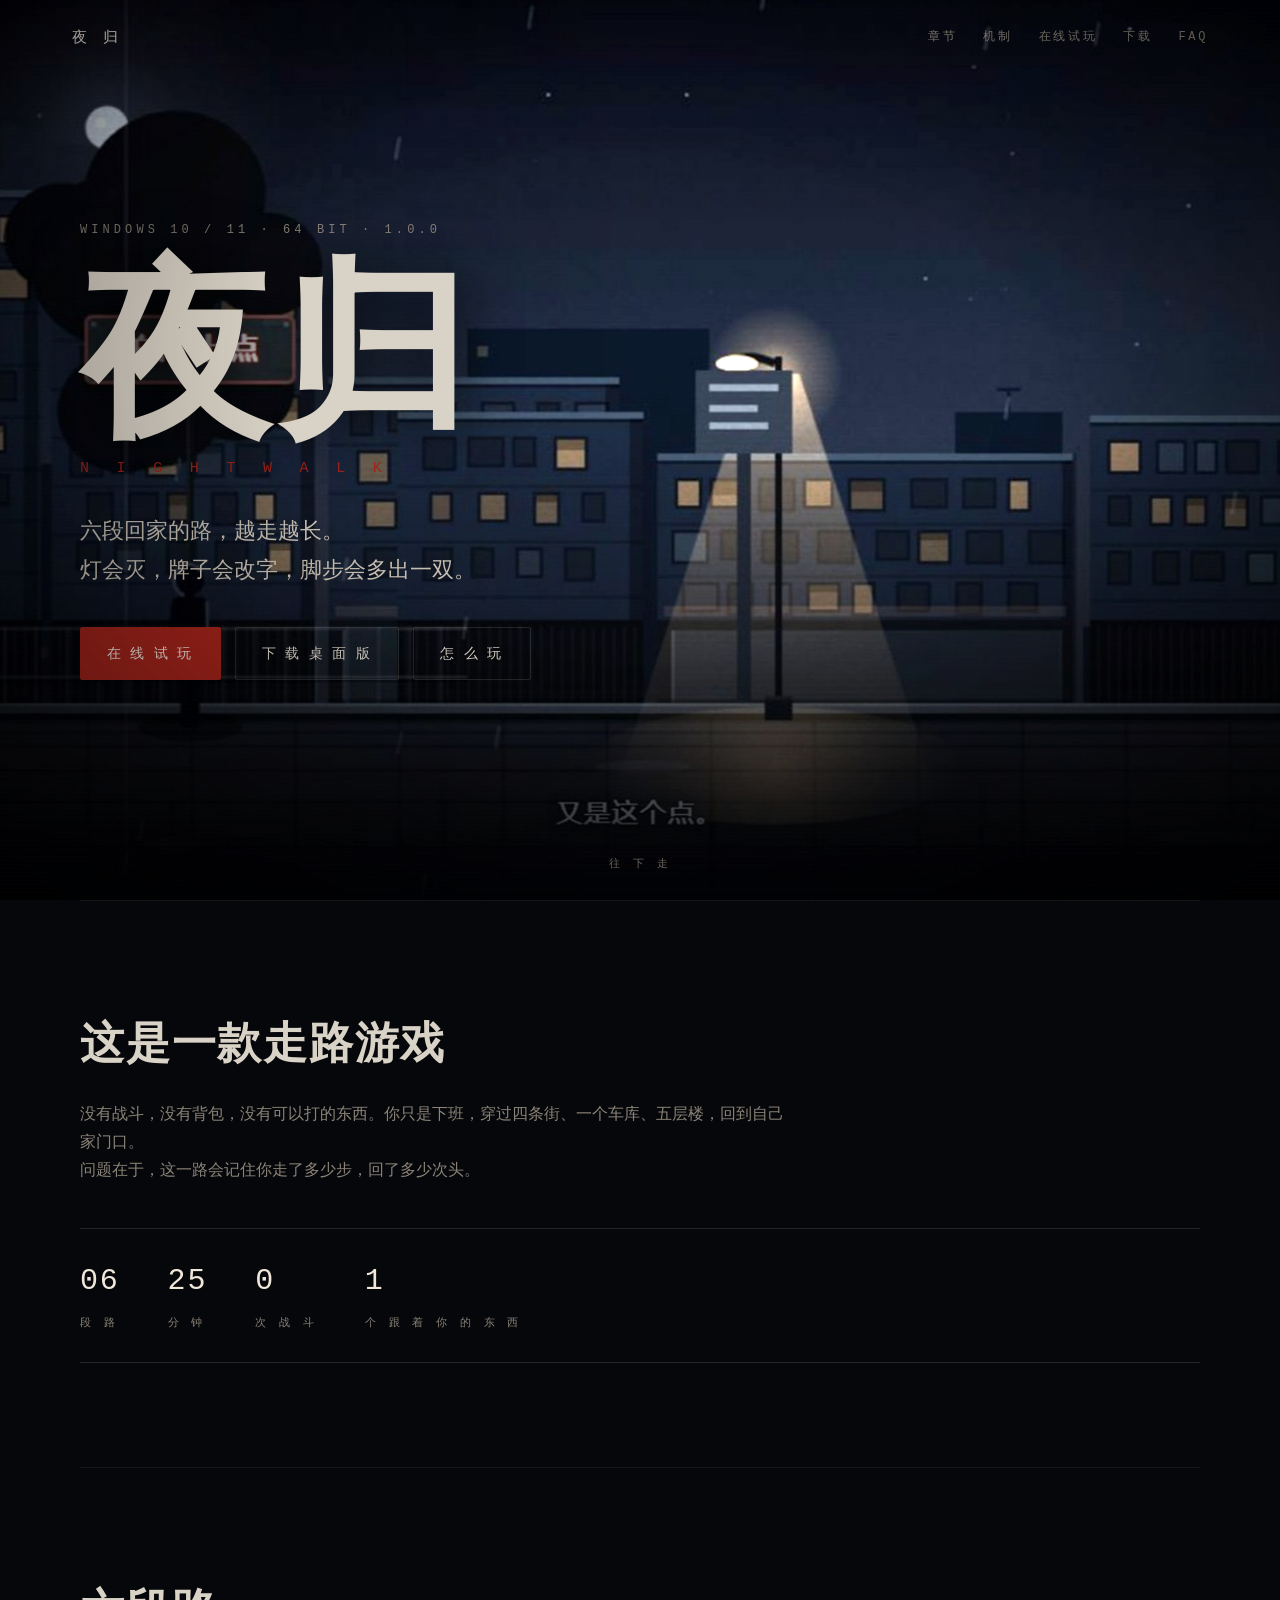
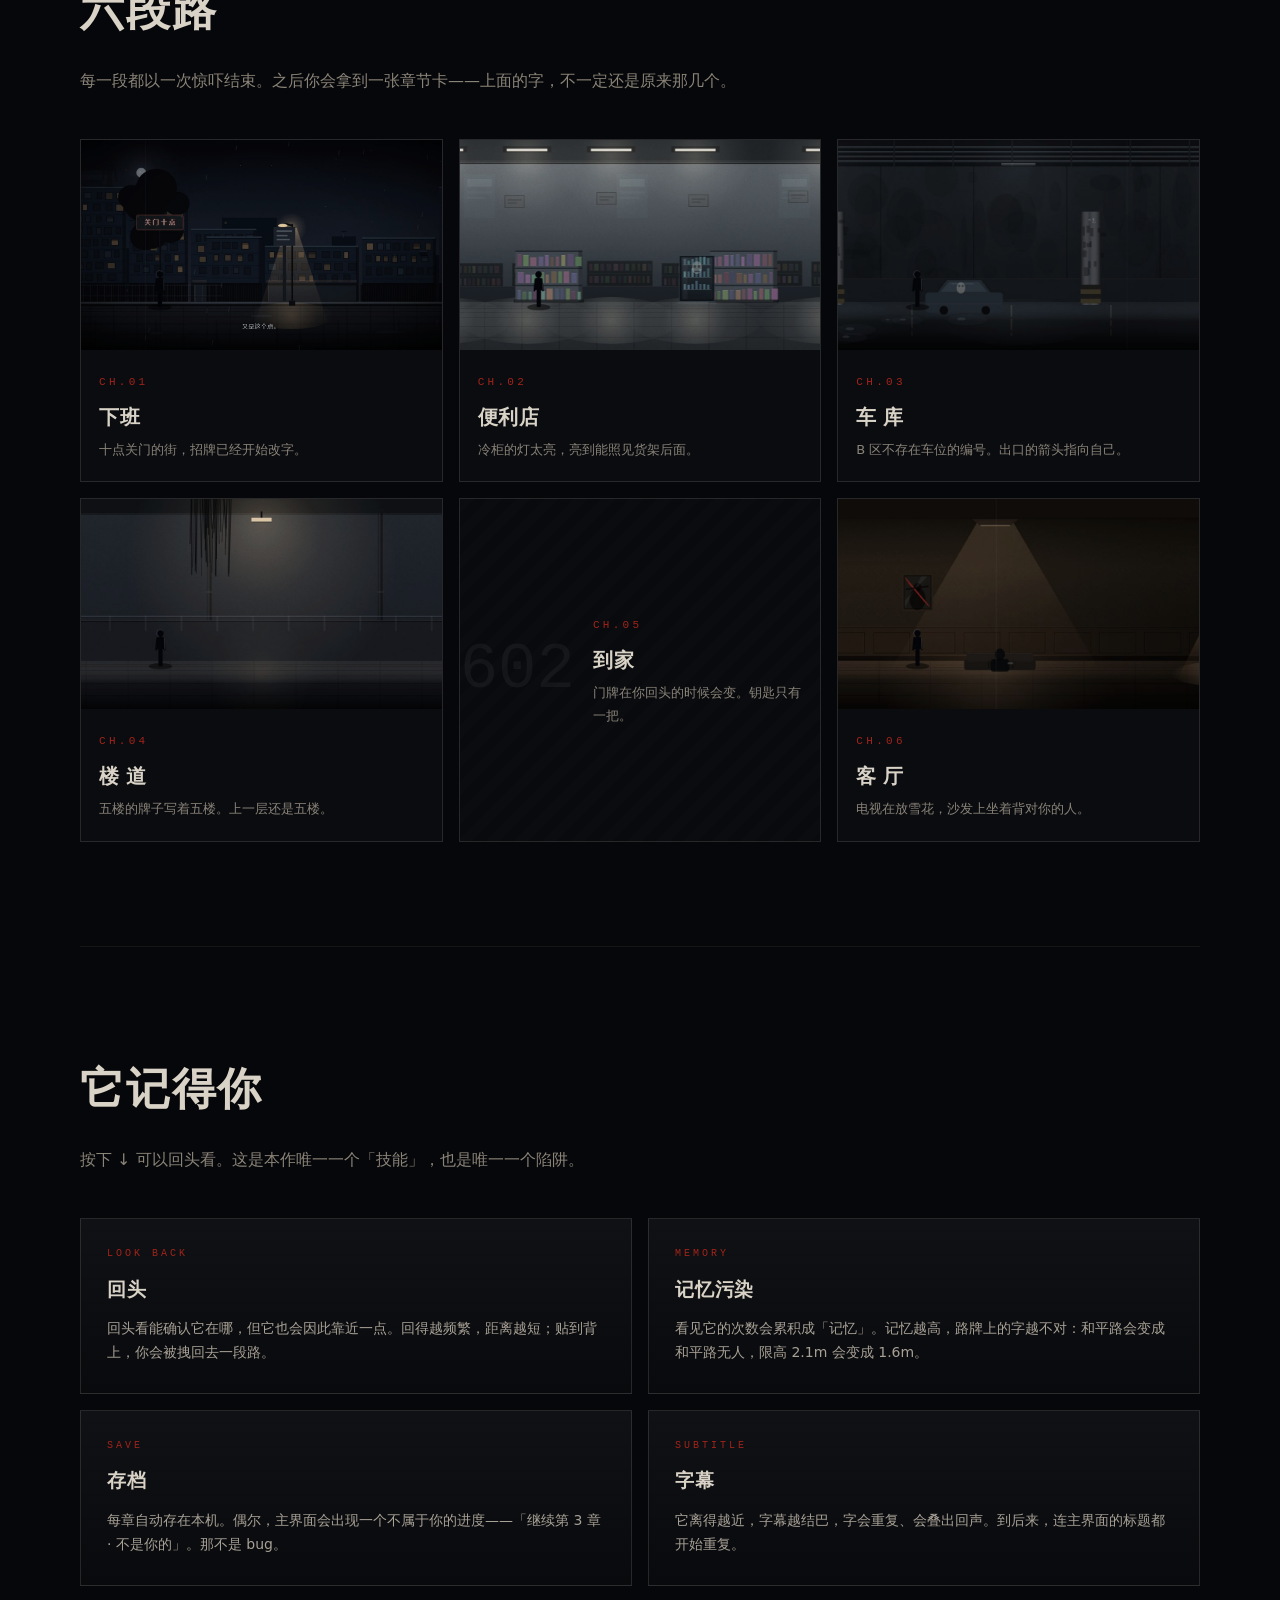
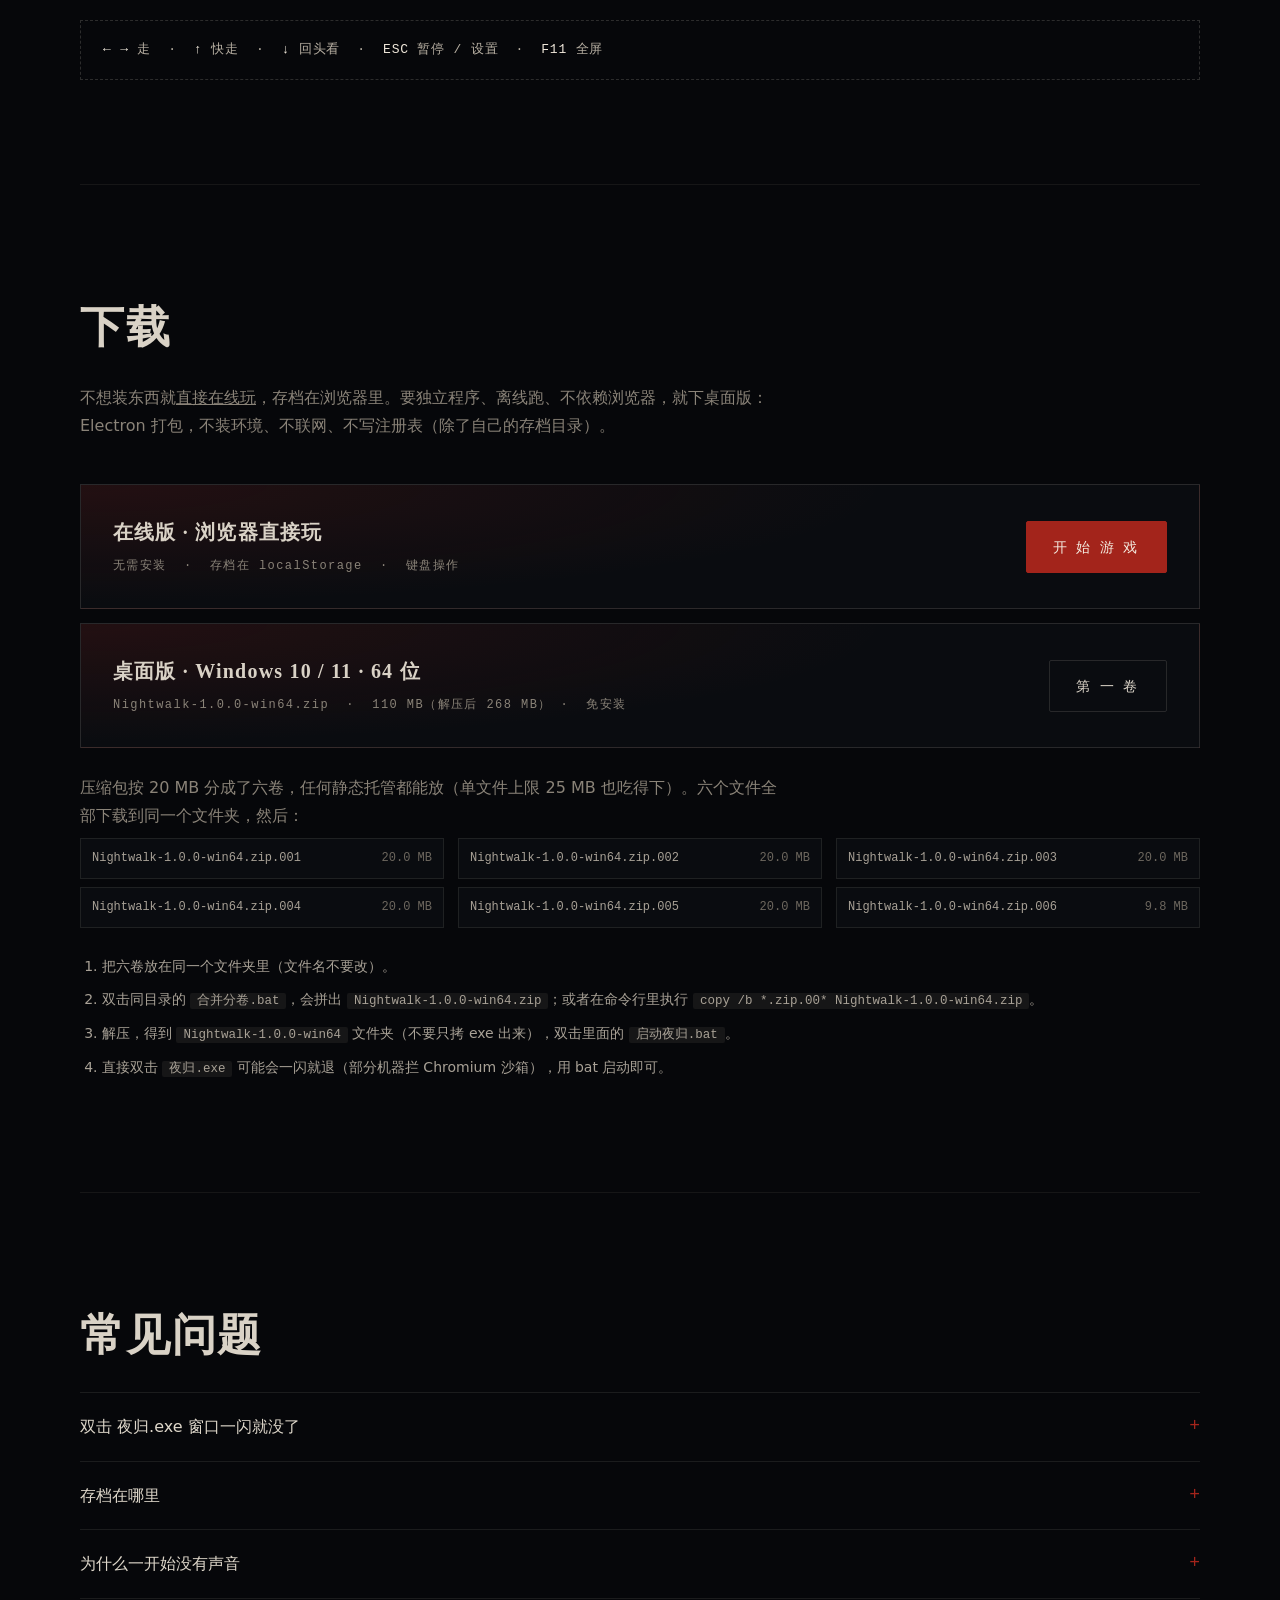
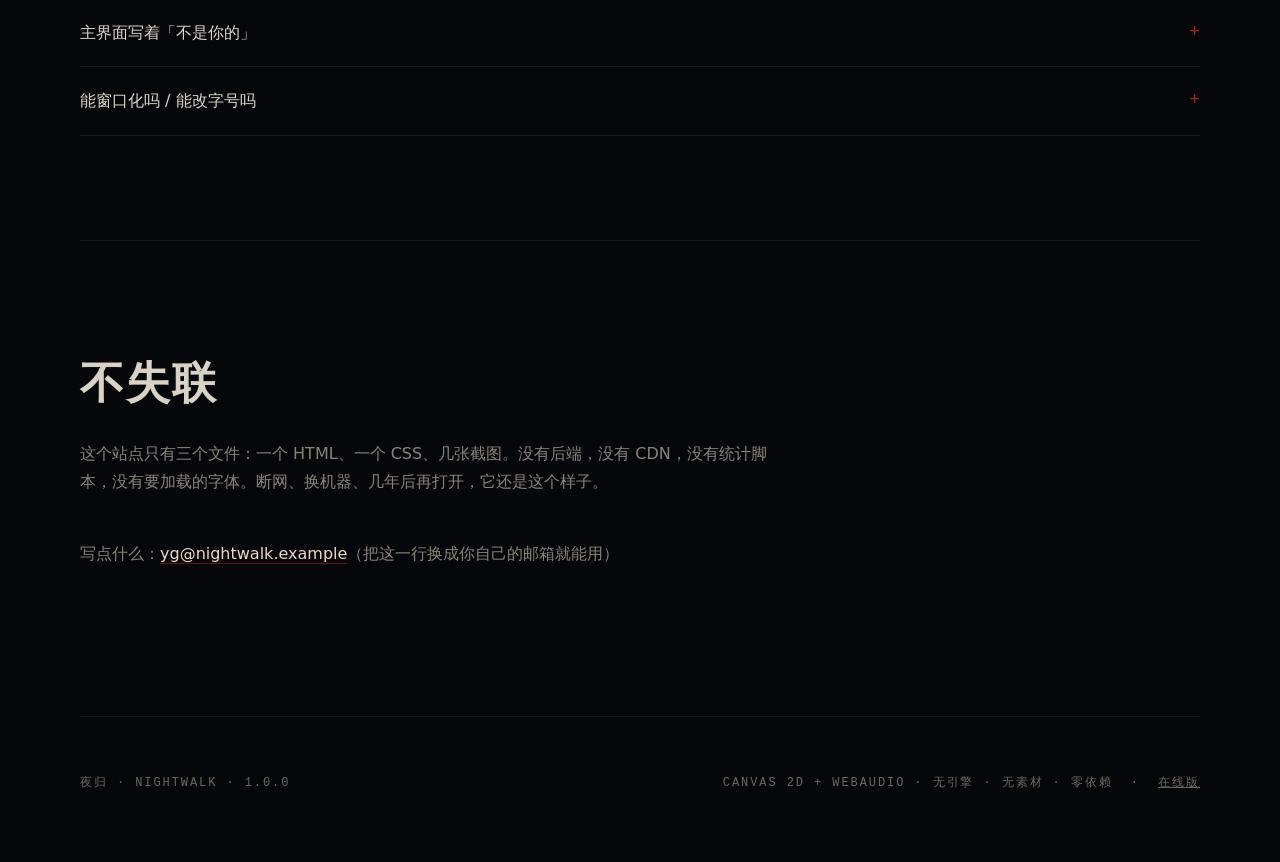
==== index.html @ 1472c4fb "夜归 Nightwalk — 官网 + 网页版 + 桌面版分卷" ====
<!DOCTYPE html>
<html lang='zh-CN'>
<head>
<meta charset='utf-8'>
<script>document.documentElement.classList.add('js')</script>
<meta name='viewport' content='width=device-width,initial-scale=1'>
<title>夜归 · Nightwalk</title>
<meta name='description' content='夜归 Nightwalk —— 六段回家的路。灯会灭，牌子会改字，脚步会多出一双。'>
<meta name='theme-color' content='#06070a'>
<meta property='og:title' content='夜归 · Nightwalk'>
<meta property='og:description' content='六段回家的路。灯会灭，牌子会改字，脚步会多出一双。'>
<meta property='og:image' content='img/hero.jpg'>
<meta property='og:type' content='website'>
<link rel='icon' href="data:image/svg+xml,%3Csvg xmlns='http://www.w3.org/2000/svg' viewBox='0 0 32 32'%3E%3Crect width='32' height='32' fill='%23090a0c'/%3E%3Ccircle cx='16' cy='14' r='7' fill='%23c9c1b4'/%3E%3Ccircle cx='13' cy='13' r='2' fill='%23120f0d'/%3E%3Ccircle cx='19' cy='13' r='2' fill='%23120f0d'/%3E%3Cpath d='M12 19h8' stroke='%238e1f1a' stroke-width='1.6'/%3E%3C/svg%3E">
<link rel='stylesheet' href='style.css'>
</head>
<body>

<header class='hero'>
  <div class='hero-bg' style="background-image:url('img/hero.jpg')"></div>
  <nav class='topnav'>
    <a class='brand' href='./'>夜 归</a>
    <div class='navlinks'>
      <a href='#chapters'>章节</a>
      <a href='#how'>机制</a>
      <a href='play/'>在线试玩</a>
      <a href='#download'>下载</a>
      <a href='#faq'>FAQ</a>
    </div>
  </nav>
  <div class='hero-inner'>
    <p class='kicker'>WINDOWS 10 / 11 · 64 BIT · 1.0.0</p>
    <h1 class='glitch' data-t='夜归'>夜归</h1>
    <p class='en'>N I G H T W A L K</p>
    <p class='lead'>六段回家的路，越走越长。<br>灯会灭，牌子会改字，脚步会多出一双。</p>
    <div class='cta'>
      <a class='btn solid' href='play/'>在 线 试 玩</a>
      <a class='btn ghost' href='#download'>下 载 桌 面 版</a>
      <a class='btn ghost' href='#how'>怎 么 玩</a>
    </div>
  </div>
  <div class='scroll'>往 下 走</div>
</header>

<main class='wrap'>

  <section class='sec reveal' id='about'>
    <h2>这是一款走路游戏</h2>
    <p class='sub'>没有战斗，没有背包，没有可以打的东西。你只是下班，穿过四条街、一个车库、五层楼，回到自己家门口。<br>问题在于，这一路会记住你走了多少步，回了多少次头。</p>
    <div class='stats'>
      <div><b>06</b><span>段 路</span></div>
      <div><b>25</b><span>分 钟</span></div>
      <div><b>0</b><span>次 战 斗</span></div>
      <div><b>1</b><span>个 跟 着 你 的 东 西</span></div>
    </div>
  </section>

  <section class='sec reveal' id='chapters'>
    <h2>六段路</h2>
    <p class='sub'>每一段都以一次惊吓结束。之后你会拿到一张章节卡——上面的字，不一定还是原来那几个。</p>
    <div class='grid'>
      <article class='card'><img src='img/street.jpg' alt='街道'><div class='meta'><span class='no'>CH.01</span><h3>下班</h3><p>十点关门的街，招牌已经开始改字。</p></div></article>
      <article class='card'><img src='img/store.jpg' alt='便利店'><div class='meta'><span class='no'>CH.02</span><h3>便利店</h3><p>冷柜的灯太亮，亮到能照见货架后面。</p></div></article>
      <article class='card'><img src='img/garage.jpg' alt='车库'><div class='meta'><span class='no'>CH.03</span><h3>车 库</h3><p>B 区不存在车位的编号。出口的箭头指向自己。</p></div></article>
      <article class='card'><img src='img/stairs.jpg' alt='楼道'><div class='meta'><span class='no'>CH.04</span><h3>楼 道</h3><p>五楼的牌子写着五楼。上一层还是五楼。</p></div></article>
      <article class='card noimg'><span class='ghost-no'>602</span><div class='meta'><span class='no'>CH.05</span><h3>到家</h3><p>门牌在你回头的时候会变。钥匙只有一把。</p></div></article>
      <article class='card'><img src='img/living.jpg' alt='客厅'><div class='meta'><span class='no'>CH.06</span><h3>客 厅</h3><p>电视在放雪花，沙发上坐着背对你的人。</p></div></article>
    </div>
  </section>

  <section class='sec reveal' id='how'>
    <h2>它记得你</h2>
    <p class='sub'>按下 ↓ 可以回头看。这是本作唯一一个「技能」，也是唯一一个陷阱。</p>
    <div class='cols'>
      <div class='box'><span class='tag'>LOOK BACK</span><h3>回头</h3><p>回头看能确认它在哪，但它也会因此靠近一点。回得越频繁，距离越短；贴到背上，你会被拽回去一段路。</p></div>
      <div class='box'><span class='tag'>MEMORY</span><h3>记忆污染</h3><p>看见它的次数会累积成「记忆」。记忆越高，路牌上的字越不对：和平路会变成和平路无人，限高 2.1m 会变成 1.6m。</p></div>
      <div class='box'><span class='tag'>SAVE</span><h3>存档</h3><p>每章自动存在本机。偶尔，主界面会出现一个不属于你的进度——「继续第 3 章 · 不是你的」。那不是 bug。</p></div>
      <div class='box'><span class='tag'>SUBTITLE</span><h3>字幕</h3><p>它离得越近，字幕越结巴，字会重复、会叠出回声。到后来，连主界面的标题都开始重复。</p></div>
    </div>
    <p class='keys'><b>← →</b> 走 &nbsp;·&nbsp; <b>↑</b> 快走 &nbsp;·&nbsp; <b>↓</b> 回头看 &nbsp;·&nbsp; <b>ESC</b> 暂停 / 设置 &nbsp;·&nbsp; <b>F11</b> 全屏</p>
  </section>

  <section class='sec reveal' id='download'>
    <h2>下载</h2>
    <p class='sub'>不想装东西就<a href='play/'>直接在线玩</a>，存档在浏览器里。要独立程序、离线跑、不依赖浏览器，就下桌面版：Electron 打包，不装环境、不联网、不写注册表（除了自己的存档目录）。</p>
    <div class='dl'>
      <div>
        <strong>在线版 · 浏览器直接玩</strong>
        <span>无需安装 &nbsp;·&nbsp; 存档在 localStorage &nbsp;·&nbsp; 键盘操作</span>
      </div>
      <div class='cta'>
        <a class='btn solid' href='play/'>开 始 游 戏</a>
      </div>
    </div>
    <div class='dl' style='margin-top:14px'>
      <div>
        <strong>桌面版 · Windows 10 / 11 · 64 位</strong>
        <span>Nightwalk-1.0.0-win64.zip &nbsp;·&nbsp; 110 MB（解压后 268 MB）&nbsp;·&nbsp; 免安装</span>
      </div>
      <div class='cta'>
        <a class='btn ghost' href='download/Nightwalk-1.0.0-win64.zip.001' download>第 一 卷</a>
      </div>
    </div>
    <p class='sub' style='margin:26px 0 8px'>压缩包按 20 MB 分成了六卷，任何静态托管都能放（单文件上限 25 MB 也吃得下）。六个文件全部下载到同一个文件夹，然后：</p>
    <ul class='parts'>
      <li><code>Nightwalk-1.0.0-win64.zip.001</code> <i>20.0 MB</i></li>
      <li><code>Nightwalk-1.0.0-win64.zip.002</code> <i>20.0 MB</i></li>
      <li><code>Nightwalk-1.0.0-win64.zip.003</code> <i>20.0 MB</i></li>
      <li><code>Nightwalk-1.0.0-win64.zip.004</code> <i>20.0 MB</i></li>
      <li><code>Nightwalk-1.0.0-win64.zip.005</code> <i>20.0 MB</i></li>
      <li><code>Nightwalk-1.0.0-win64.zip.006</code> <i>9.8 MB</i></li>
    </ul>
    <ol class='steps'>
      <li>把六卷放在同一个文件夹里（文件名不要改）。</li>
      <li>双击同目录的 <code>合并分卷.bat</code>，会拼出 <code>Nightwalk-1.0.0-win64.zip</code>；或者在命令行里执行 <code>copy /b *.zip.00* Nightwalk-1.0.0-win64.zip</code>。</li>
      <li>解压，得到 <code>Nightwalk-1.0.0-win64</code> 文件夹（不要只拷 exe 出来），双击里面的 <code>启动夜归.bat</code>。</li>
      <li>直接双击 <code>夜归.exe</code> 可能会一闪就退（部分机器拦 Chromium 沙箱），用 bat 启动即可。</li>
    </ol>
  </section>

  <section class='sec reveal' id='faq'>
    <h2>常见问题</h2>
    <details><summary>双击 夜归.exe 窗口一闪就没了</summary><p>这台机器拦了 Chromium 的沙箱进程。用同目录的 <code>启动夜归.bat</code> 启动，它会带上 <code>--no-sandbox</code>。游戏只加载本地文件，不访问网络。</p></details>
    <details><summary>存档在哪里</summary><p><code>%APPDATA%\夜归</code>。设置和进度都在里面，删掉等于重来。主界面「重新开始」也会清档。</p></details>
    <details><summary>为什么一开始没有声音</summary><p>浏览器和 Electron 都要求先有一次点击才允许播放音频。点一下画面就好；音量在 ESC → 设置里调。</p></details>
    <details><summary>主界面写着「不是你的」</summary><p>那是存档污染机制，不是错误。走远一点（超过 600 像素）再回主界面，它就会变回你自己的进度。</p></details>
    <details><summary>能窗口化吗 / 能改字号吗</summary><p>默认 1320×820 窗口，F11 全屏。ESC → 设置里可以调音量、静音、字幕字号、减少闪烁。</p></details>
  </section>

  <section class='sec reveal contact' id='contact'>
    <h2>不失联</h2>
    <p class='sub'>这个站点只有三个文件：一个 HTML、一个 CSS、几张截图。没有后端，没有 CDN，没有统计脚本，没有要加载的字体。断网、换机器、几年后再打开，它还是这个样子。</p>
    <p class='sub'>写点什么：<a href='mailto:yg@nightwalk.example'>yg@nightwalk.example</a>（把这一行换成你自己的邮箱就能用）</p>
  </section>

</main>

<footer class='wrap'>
  <span>夜归 · NIGHTWALK · 1.0.0</span>
  <span>CANVAS 2D + WEBAUDIO · 无引擎 · 无素材 · 零依赖 &nbsp;·&nbsp; <a href='play/'>在线版</a></span>
</footer>

<script src='main.js'></script>
</body>
</html>
---- style.css ----
:root{--bg:#06070a;--bg2:#0b0d12;--ink:#d9d2c6;--dim:#8a8378;--blood:#a3241b;--line:rgba(217,210,198,.14)}
*{box-sizing:border-box}
html{scroll-behavior:smooth}
body{margin:0;background:var(--bg);color:var(--ink);font-family:-apple-system,'Segoe UI','Microsoft YaHei',system-ui,sans-serif;line-height:1.75;-webkit-font-smoothing:antialiased;overflow-x:hidden}
body:before{content:'';position:fixed;inset:0;pointer-events:none;z-index:90;background:radial-gradient(ellipse at 50% 40%,transparent 40%,rgba(0,0,0,.55) 100%)}
body:after{content:'';position:fixed;inset:0;pointer-events:none;z-index:91;opacity:.15;background:repeating-linear-gradient(to bottom,rgba(255,255,255,.05) 0 1px,transparent 1px 4px)}
a{color:inherit}
h1,h2,h3{font-family:'Songti SC','SimSun','Noto Serif CJK SC',serif;font-weight:600;letter-spacing:.04em}
img{display:block;max-width:100%}
.hero{position:relative;min-height:100vh;display:flex;align-items:center;overflow:hidden}
.hero-bg{position:absolute;inset:0;background-size:cover;background-position:center;filter:grayscale(.12) brightness(1.02) contrast(1.04);transform:scale(1.04);animation:drift 26s ease-in-out infinite alternate}
@keyframes drift{from{transform:scale(1.04)}to{transform:scale(1.12) translate3d(-1.5%,-1%,0)}}
.hero:before{content:'';position:absolute;inset:0;background:linear-gradient(180deg,rgba(6,7,10,.40),rgba(6,7,10,.05) 46%,var(--bg) 96%)}
.hero-inner{position:relative;z-index:2;width:min(1120px,calc(100% - 48px));margin:0 auto}
.kicker{font-family:ui-monospace,Consolas,monospace;font-size:12px;letter-spacing:.34em;color:var(--dim);margin:0 0 26px}
.hero h1{font-size:clamp(72px,15vw,190px);line-height:.92;margin:0;text-shadow:0 0 60px rgba(0,0,0,.9)}
.en{font-family:ui-monospace,Consolas,monospace;font-size:clamp(12px,1.6vw,15px);letter-spacing:.62em;color:var(--blood);margin:14px 0 30px}
.lead{font-family:'Songti SC','SimSun',serif;font-size:clamp(16px,2.1vw,22px);color:#c6beb1;margin:0 0 38px;max-width:32em}
.cta{display:flex;gap:14px;flex-wrap:wrap}
.btn{display:inline-flex;align-items:center;gap:10px;padding:13px 26px;border:1px solid var(--line);border-radius:2px;text-decoration:none;font-size:14px;letter-spacing:.18em;background:rgba(12,14,18,.6);transition:.28s;cursor:pointer}
.btn:hover{border-color:rgba(217,210,198,.5);background:rgba(28,26,24,.82);transform:translateY(-1px)}
.btn.solid{background:var(--blood);border-color:var(--blood);color:#f4ece1}
.btn.solid:hover{background:#c02f24;border-color:#c02f24}
.btn.ghost{background:transparent}
.scroll{position:absolute;bottom:26px;left:50%;transform:translateX(-50%);font-family:ui-monospace,monospace;font-size:11px;letter-spacing:.3em;color:var(--dim);animation:bob 2.6s ease-in-out infinite}
@keyframes bob{0%,100%{opacity:.35;transform:translate(-50%,0)}50%{opacity:.9;transform:translate(-50%,6px)}}
.sec{padding:104px 0;border-top:1px solid rgba(217,210,198,.07)}
.sec h2{font-size:clamp(28px,4vw,44px);margin:0 0 18px}
.sec .sub{color:var(--dim);margin:0 0 44px;max-width:44em}
.wrap{width:min(1120px,calc(100% - 48px));margin:0 auto}
.grid{display:grid;grid-template-columns:repeat(3,1fr);gap:16px}
.card{position:relative;border:1px solid var(--line);background:#0a0c10;overflow:hidden;transition:.4s}
.card img{width:100%;height:210px;object-fit:cover;filter:grayscale(.12) brightness(.9);transition:.6s}
.card:hover img{filter:grayscale(0) brightness(1.04);transform:scale(1.03)}
.card .meta{padding:16px 18px 20px}
.card .no{font-family:ui-monospace,monospace;font-size:11px;color:var(--blood);letter-spacing:.3em}
.card h3{margin:6px 0 4px;font-size:20px}
.card p{margin:0;color:var(--dim);font-size:13px}
.card.noimg{min-height:210px;display:flex;align-items:center;justify-content:center;background:repeating-linear-gradient(135deg,#0a0c10 0 10px,#080a0d 10px 20px)}
.card.noimg .ghost-no{font-family:ui-monospace,monospace;font-size:64px;color:rgba(217,210,198,.06)}
.stats{display:flex;gap:48px;flex-wrap:wrap;margin:44px 0 0;padding:26px 0;border-top:1px solid var(--line);border-bottom:1px solid var(--line)}
.stats div{font-family:ui-monospace,monospace}
.stats b{display:block;font-size:30px;color:#efe7da;font-weight:500;letter-spacing:.06em}
.stats span{font-size:11px;color:var(--dim);letter-spacing:.28em}
.cols{display:grid;grid-template-columns:repeat(2,1fr);gap:16px}
.box{border:1px solid var(--line);padding:26px 26px 28px;background:linear-gradient(180deg,rgba(16,18,22,.9),rgba(9,10,13,.9))}
.box h3{margin:0 0 10px;font-size:19px}
.box p{margin:0;color:#a8a196;font-size:14px}
.box .tag{font-family:ui-monospace,monospace;font-size:10px;letter-spacing:.3em;color:var(--blood);display:block;margin-bottom:10px}
.keys{margin:34px 0 0;font-family:ui-monospace,monospace;font-size:13px;color:#b8b0a3;letter-spacing:.06em;padding:18px 22px;border:1px dashed rgba(217,210,198,.18)}
.keys b{color:#efe7da;font-weight:500}
.dl{display:flex;align-items:center;justify-content:space-between;gap:24px;flex-wrap:wrap;border:1px solid var(--line);padding:30px 32px;background:radial-gradient(120% 160% at 0% 0%,rgba(163,36,27,.16),transparent 60%),#0a0c10}
.dl strong{display:block;font-size:20px;font-family:'Songti SC','SimSun',serif;letter-spacing:.06em}
.dl span{font-family:ui-monospace,monospace;font-size:12px;color:var(--dim);letter-spacing:.12em}
.steps{margin:26px 0 0;padding-left:22px;color:#a8a196;font-size:14px}
.steps li{margin:8px 0}
.steps code{font-family:ui-monospace,monospace;background:rgba(217,210,198,.07);padding:1px 7px;border-radius:2px;font-size:12.5px}
details{border-top:1px solid rgba(217,210,198,.1);padding:18px 0}
details:last-of-type{border-bottom:1px solid rgba(217,210,198,.1)}
summary{cursor:pointer;list-style:none;font-size:16px;color:#ded7ca;display:flex;justify-content:space-between;align-items:center}
summary::-webkit-details-marker{display:none}
summary:after{content:'+';font-family:ui-monospace,monospace;color:var(--blood);font-size:18px}
details[open] summary:after{content:'−'}
details p{margin:12px 0 4px;color:#a8a196;font-size:14px;max-width:52em}
.contact a{color:#efd7c9;text-decoration:none;border-bottom:1px solid rgba(163,36,27,.6)}
.contact a:hover{color:#fff;border-color:#fff}
footer{padding:56px 0 72px;border-top:1px solid rgba(217,210,198,.07);color:#6d675e;font-family:ui-monospace,monospace;font-size:12px;letter-spacing:.16em;display:flex;justify-content:space-between;gap:20px;flex-wrap:wrap}
.js .reveal{opacity:0;transform:translateY(18px);transition:opacity .9s ease,transform .9s ease}
.js .reveal.in{opacity:1;transform:none}
.glitch{position:relative;display:inline-block}
.glitch:before,.glitch:after{content:attr(data-t);position:absolute;left:0;top:0;width:100%;overflow:hidden;opacity:0;pointer-events:none}
.glitch:hover:before{opacity:.55;color:#c33b2c;transform:translate(-3px,1px);clip-path:inset(0 0 55% 0)}
.glitch:hover:after{opacity:.4;color:#7fb6c9;transform:translate(3px,-1px);clip-path:inset(52% 0 0 0)}
@media (max-width:900px){.grid{grid-template-columns:repeat(2,1fr)}.cols{grid-template-columns:1fr}}
@media (max-width:620px){.grid{grid-template-columns:1fr}.sec{padding:76px 0}.hero h1{font-size:clamp(64px,22vw,120px)}.dl{padding:24px}}
@media (prefers-reduced-motion:reduce){.hero-bg{animation:none}.scroll{animation:none}.js .reveal{opacity:1;transform:none}}

::selection{background:rgba(163,36,27,.55);color:#fff}
html{scrollbar-color:rgba(217,210,198,.18) #06070a}
.steps code{-webkit-box-decoration-break:clone}
.card:focus-within{border-color:rgba(217,210,198,.4)}
.glitch:hover:before,.glitch:hover:after{will-change:transform}
@media (max-width:620px){.stats{gap:26px}.stats b{font-size:24px}.hero-inner{width:calc(100% - 40px)}.wrap{width:calc(100% - 36px)}}

/* 顶部导航 */
.topnav{position:absolute;top:0;left:0;right:0;z-index:5;display:flex;justify-content:space-between;align-items:center;padding:24px min(6vw,72px);font-family:ui-monospace,Consolas,monospace;font-size:12px;letter-spacing:.22em}
.brand{color:#efe7da;text-decoration:none;letter-spacing:.42em;font-family:'Songti SC','SimSun',serif;font-size:15px}
.navlinks{display:flex;gap:26px}
.navlinks a{color:var(--dim);text-decoration:none;transition:color .2s}
.navlinks a:hover{color:#efe7da}
/* 分卷列表 */
.parts{list-style:none;margin:0;padding:0;display:grid;grid-template-columns:repeat(3,1fr);gap:8px 14px;font-family:ui-monospace,monospace;font-size:12px;color:#a8a196}
.parts li{border:1px solid rgba(217,210,198,.1);padding:9px 11px;display:flex;justify-content:space-between;gap:10px;background:#0a0c10}
.parts i{color:#6d675e;font-style:normal}
@media (max-width:900px){.parts{grid-template-columns:repeat(2,1fr)}}
@media (max-width:620px){.topnav{padding:16px 20px}.navlinks{gap:14px;font-size:11px;letter-spacing:.12em}.parts{grid-template-columns:1fr}.brand{font-size:13px}}
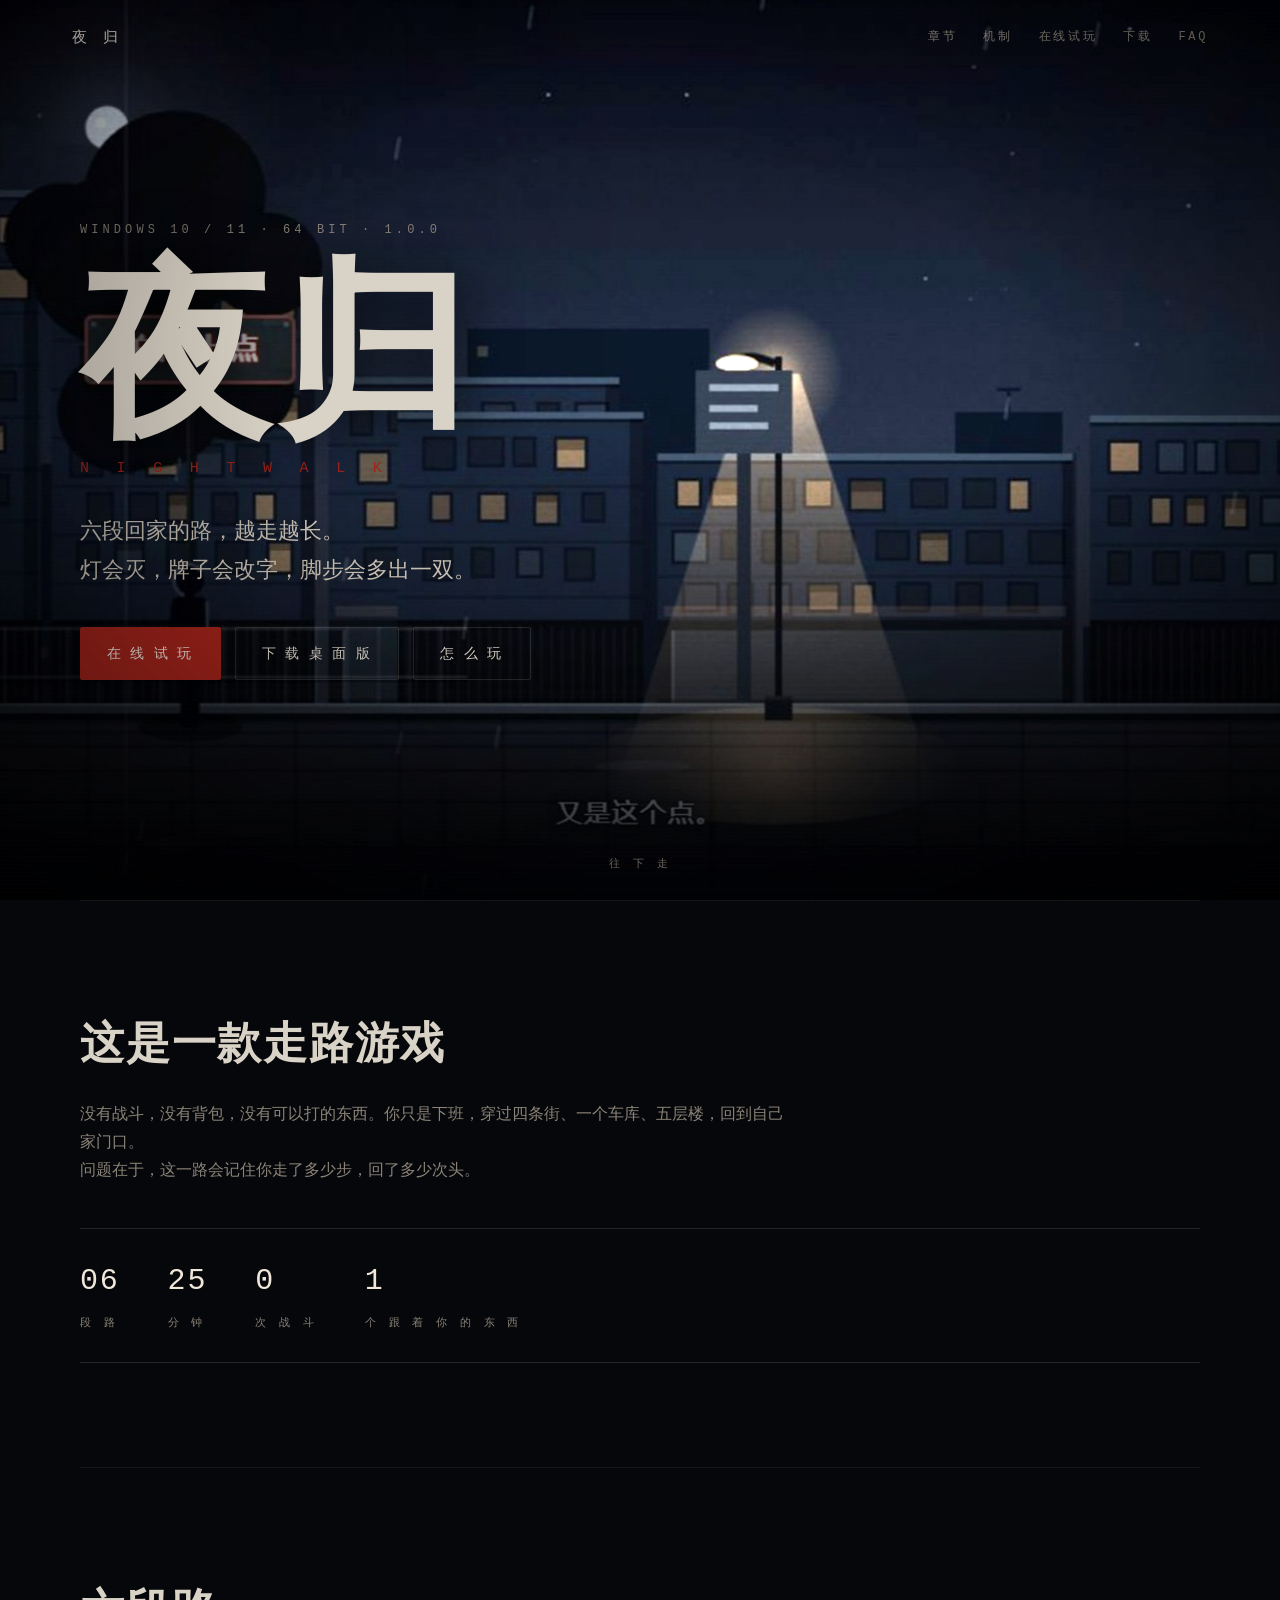
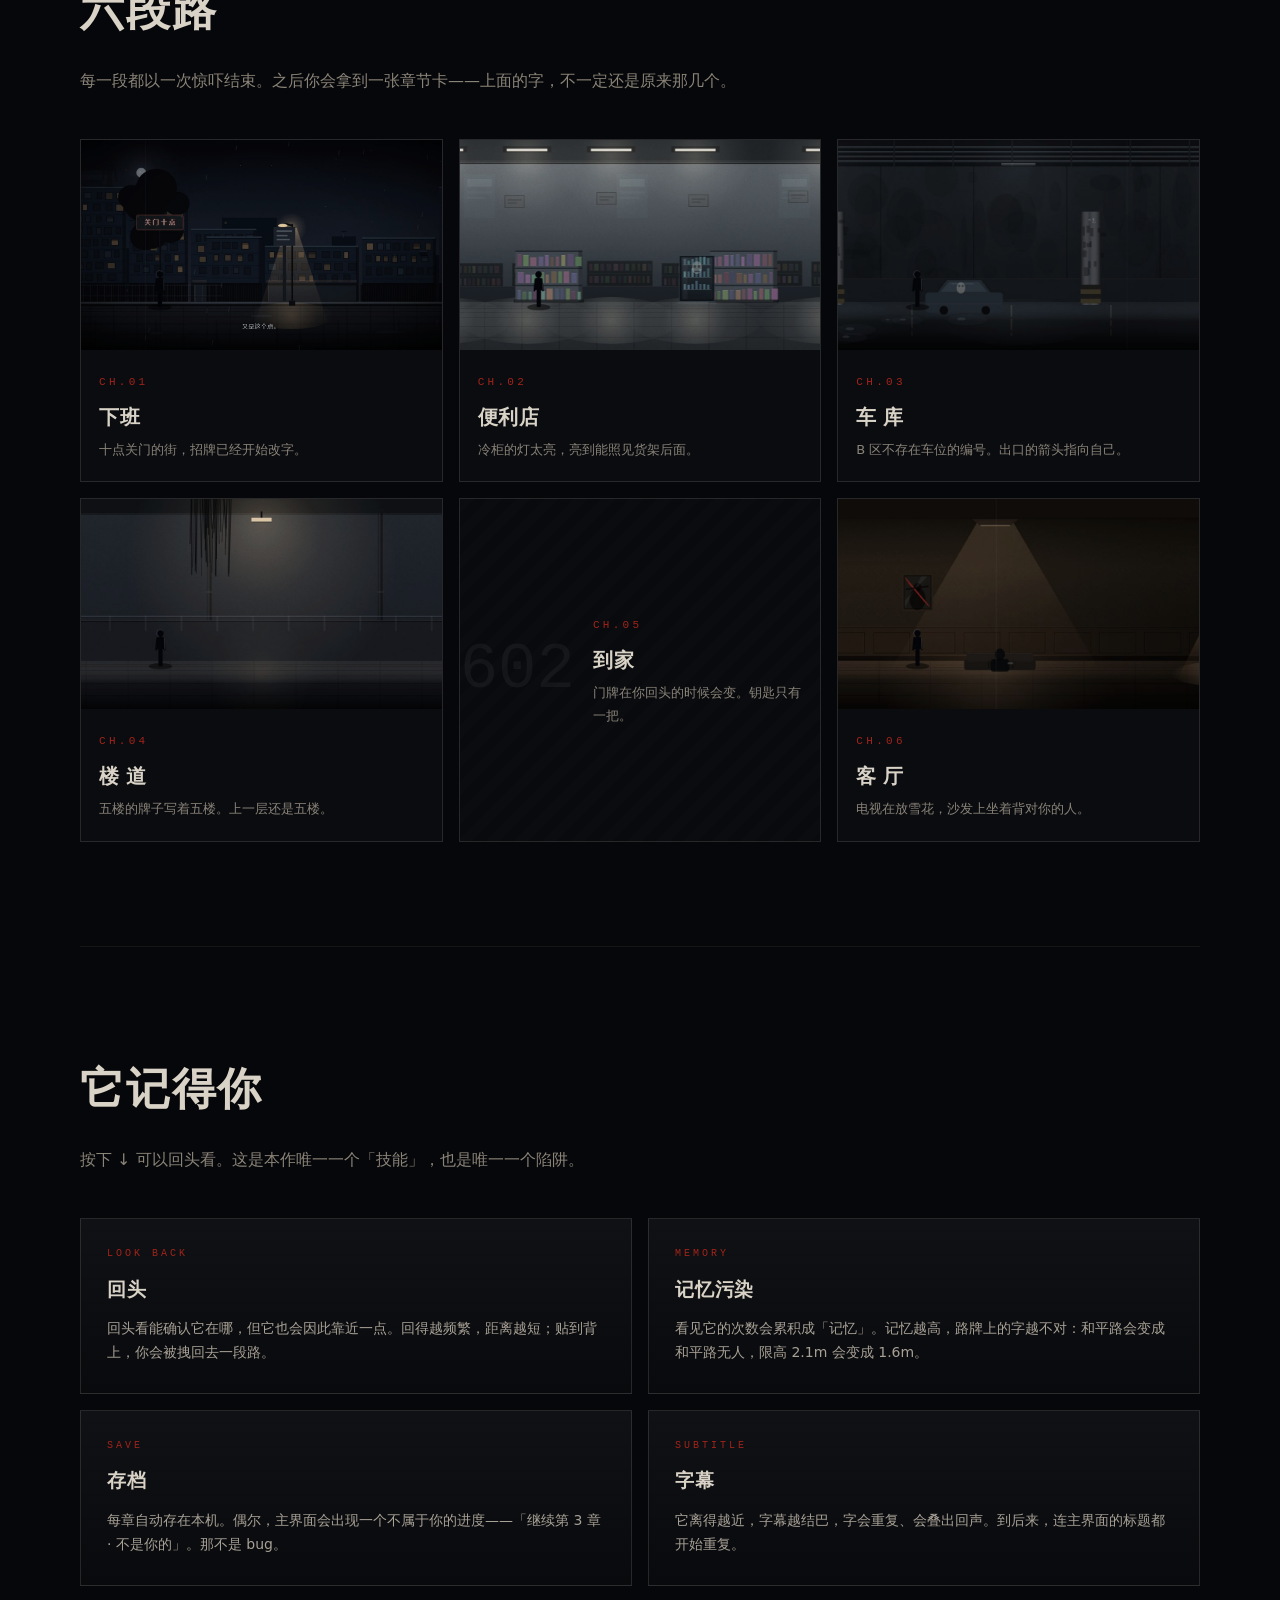
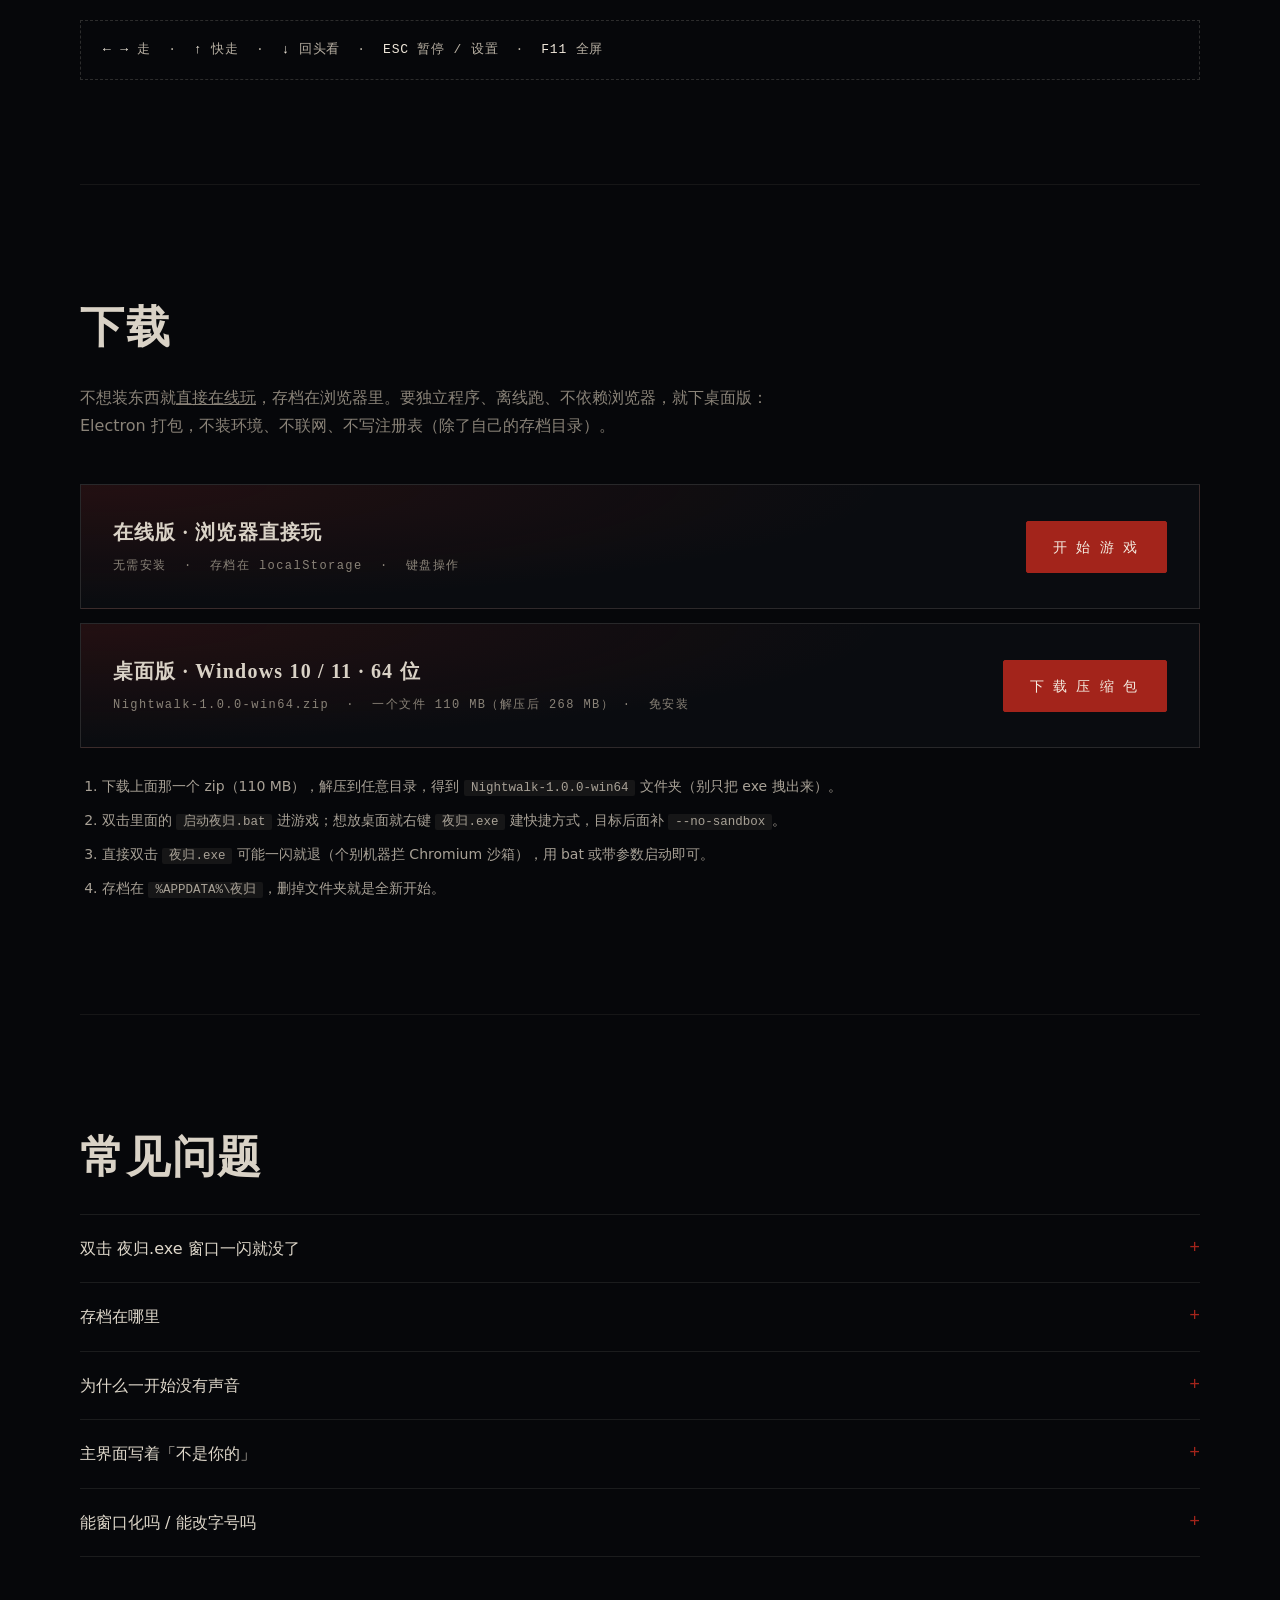
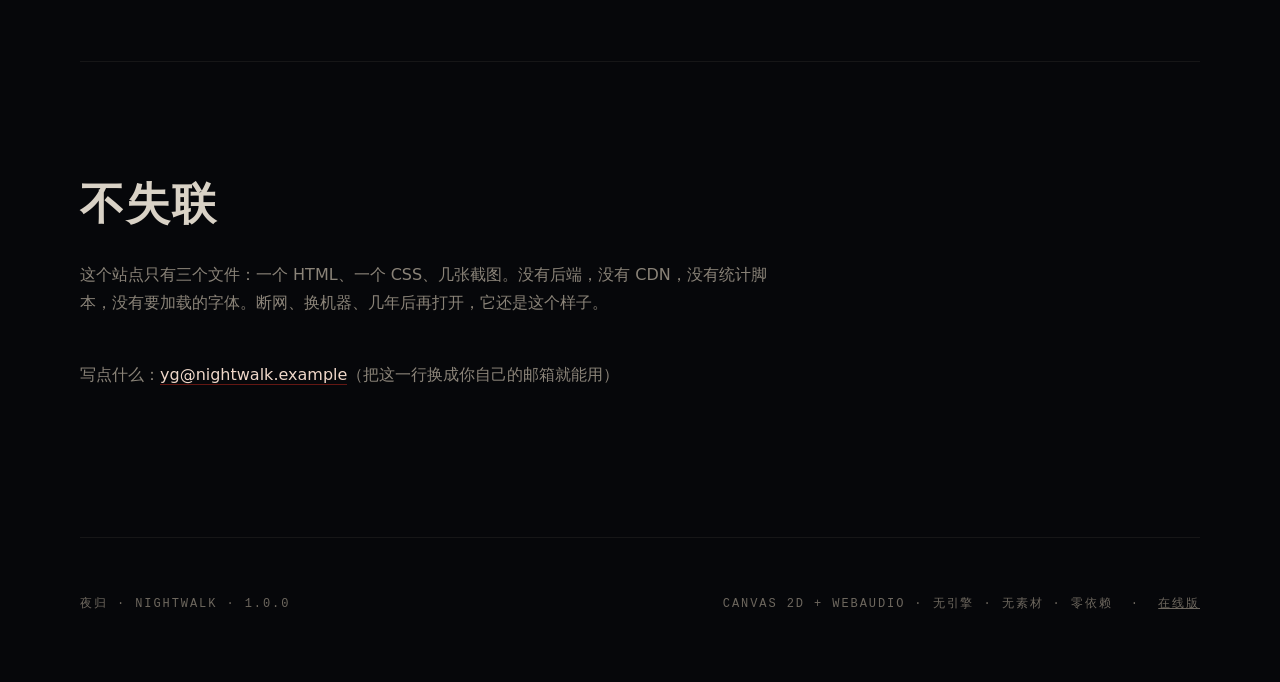
==== commit af0444f4: "download: 单个 Release 包，页面换成一个大按钮" ====
--- a/index.html
+++ b/index.html
@@ -95,26 +95,17 @@
     <div class='dl' style='margin-top:14px'>
       <div>
         <strong>桌面版 · Windows 10 / 11 · 64 位</strong>
-        <span>Nightwalk-1.0.0-win64.zip &nbsp;·&nbsp; 110 MB（解压后 268 MB）&nbsp;·&nbsp; 免安装</span>
+        <span>Nightwalk-1.0.0-win64.zip &nbsp;·&nbsp; 一个文件 110 MB（解压后 268 MB）&nbsp;·&nbsp; 免安装</span>
       </div>
       <div class='cta'>
-        <a class='btn ghost' href='download/Nightwalk-1.0.0-win64.zip.001' download>第 一 卷</a>
+        <a class='btn solid' href='https://github.com/MYWsleep/nightwalk/releases/download/v1.0.0/Nightwalk-1.0.0-win64.zip' download>下 载 压 缩 包</a>
       </div>
     </div>
-    <p class='sub' style='margin:26px 0 8px'>压缩包按 20 MB 分成了六卷，任何静态托管都能放（单文件上限 25 MB 也吃得下）。六个文件全部下载到同一个文件夹，然后：</p>
-    <ul class='parts'>
-      <li><code>Nightwalk-1.0.0-win64.zip.001</code> <i>20.0 MB</i></li>
-      <li><code>Nightwalk-1.0.0-win64.zip.002</code> <i>20.0 MB</i></li>
-      <li><code>Nightwalk-1.0.0-win64.zip.003</code> <i>20.0 MB</i></li>
-      <li><code>Nightwalk-1.0.0-win64.zip.004</code> <i>20.0 MB</i></li>
-      <li><code>Nightwalk-1.0.0-win64.zip.005</code> <i>20.0 MB</i></li>
-      <li><code>Nightwalk-1.0.0-win64.zip.006</code> <i>9.8 MB</i></li>
-    </ul>
     <ol class='steps'>
-      <li>把六卷放在同一个文件夹里（文件名不要改）。</li>
-      <li>双击同目录的 <code>合并分卷.bat</code>，会拼出 <code>Nightwalk-1.0.0-win64.zip</code>；或者在命令行里执行 <code>copy /b *.zip.00* Nightwalk-1.0.0-win64.zip</code>。</li>
-      <li>解压，得到 <code>Nightwalk-1.0.0-win64</code> 文件夹（不要只拷 exe 出来），双击里面的 <code>启动夜归.bat</code>。</li>
-      <li>直接双击 <code>夜归.exe</code> 可能会一闪就退（部分机器拦 Chromium 沙箱），用 bat 启动即可。</li>
+      <li>下载上面那一个 zip（110 MB），解压到任意目录，得到 <code>Nightwalk-1.0.0-win64</code> 文件夹（别只把 exe 拽出来）。</li>
+      <li>双击里面的 <code>启动夜归.bat</code> 进游戏；想放桌面就右键 <code>夜归.exe</code> 建快捷方式，目标后面补 <code>--no-sandbox</code>。</li>
+      <li>直接双击 <code>夜归.exe</code> 可能一闪就退（个别机器拦 Chromium 沙箱），用 bat 或带参数启动即可。</li>
+      <li>存档在 <code>%APPDATA%\夜归</code>，删掉文件夹就是全新开始。</li>
     </ol>
   </section>
 
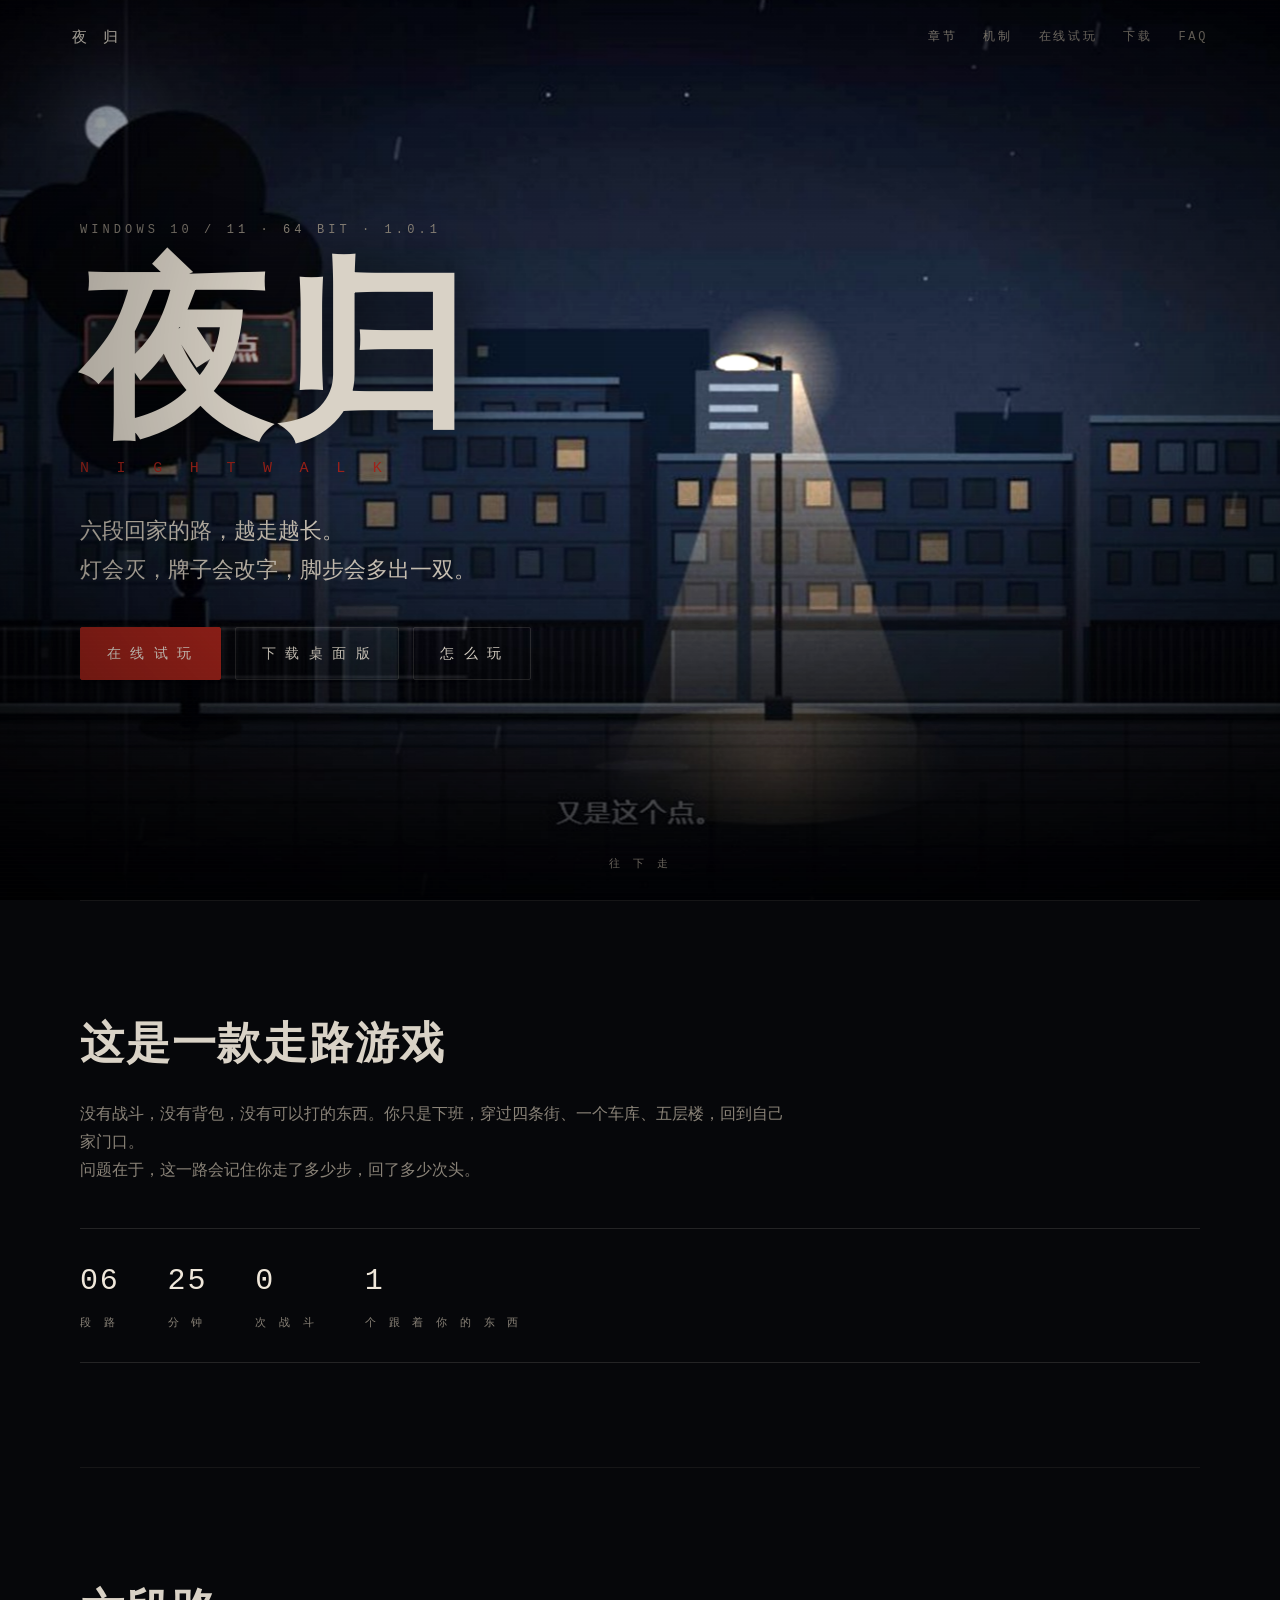
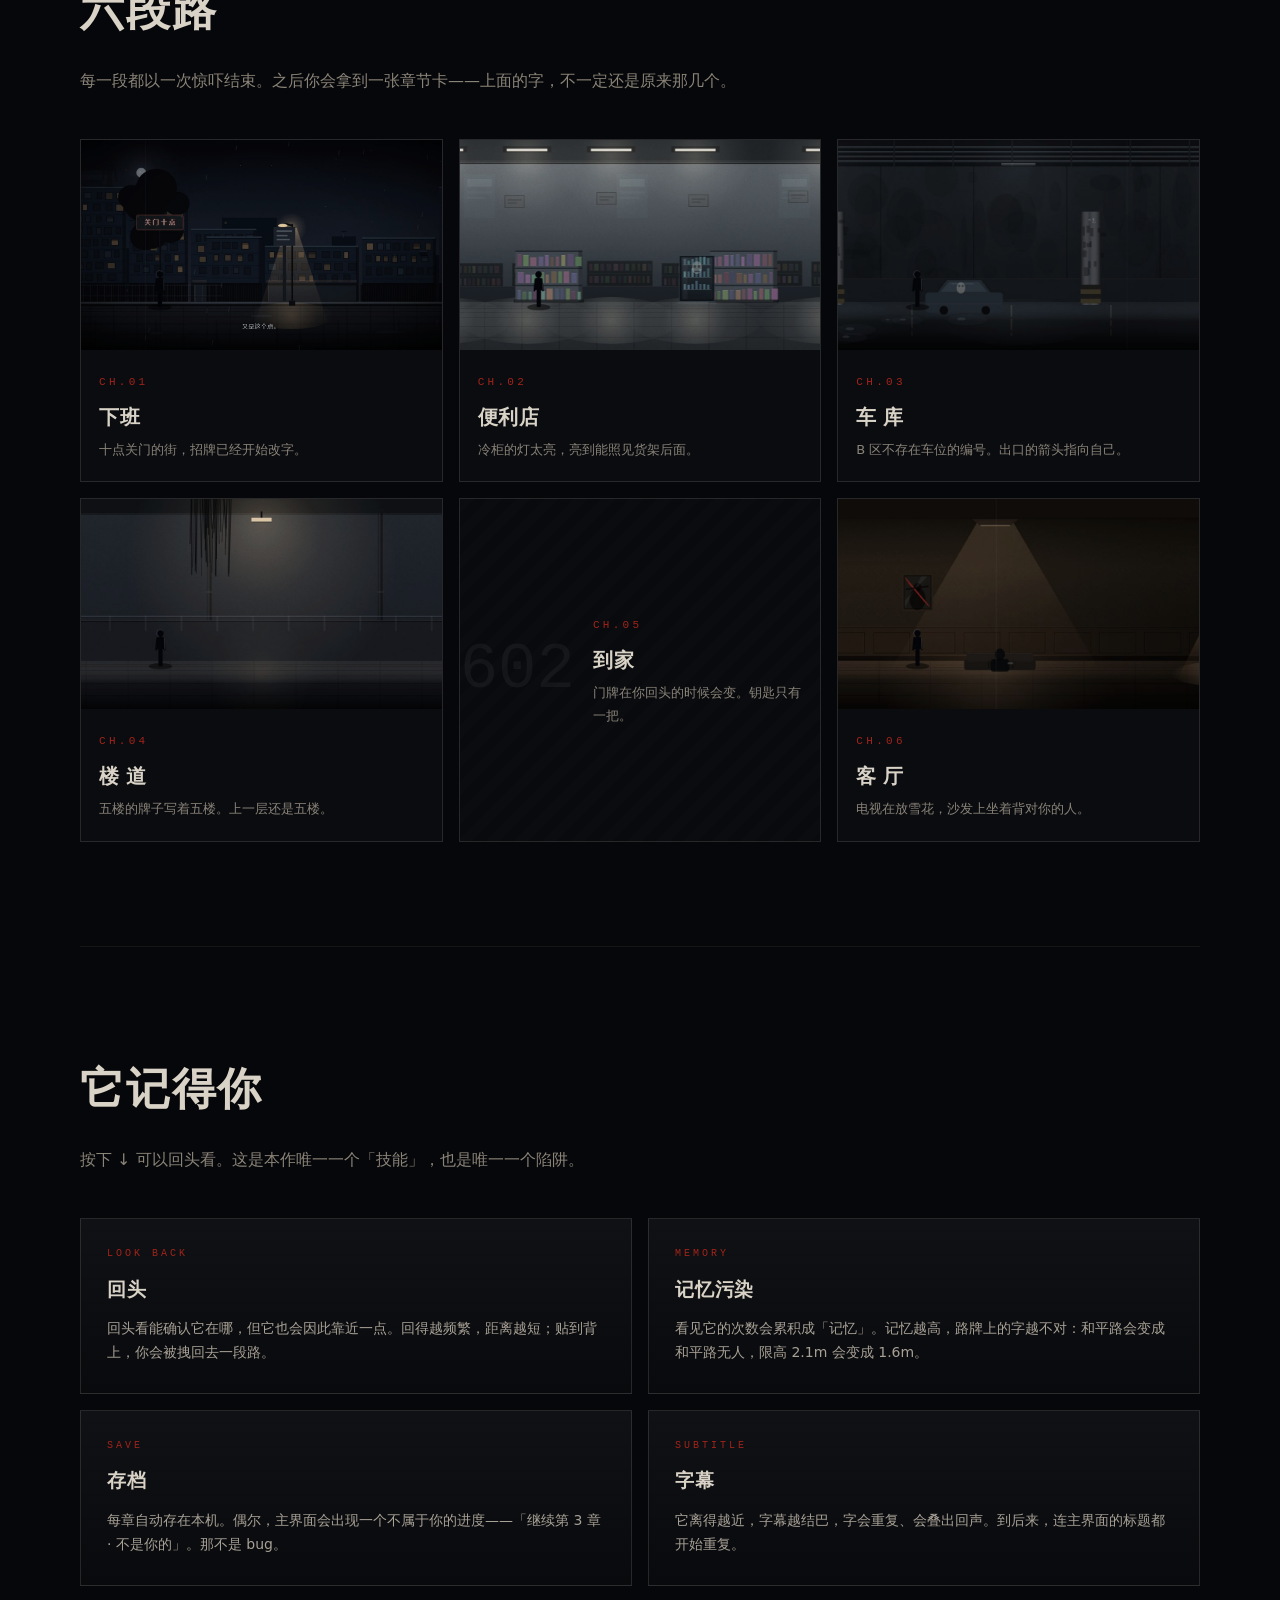
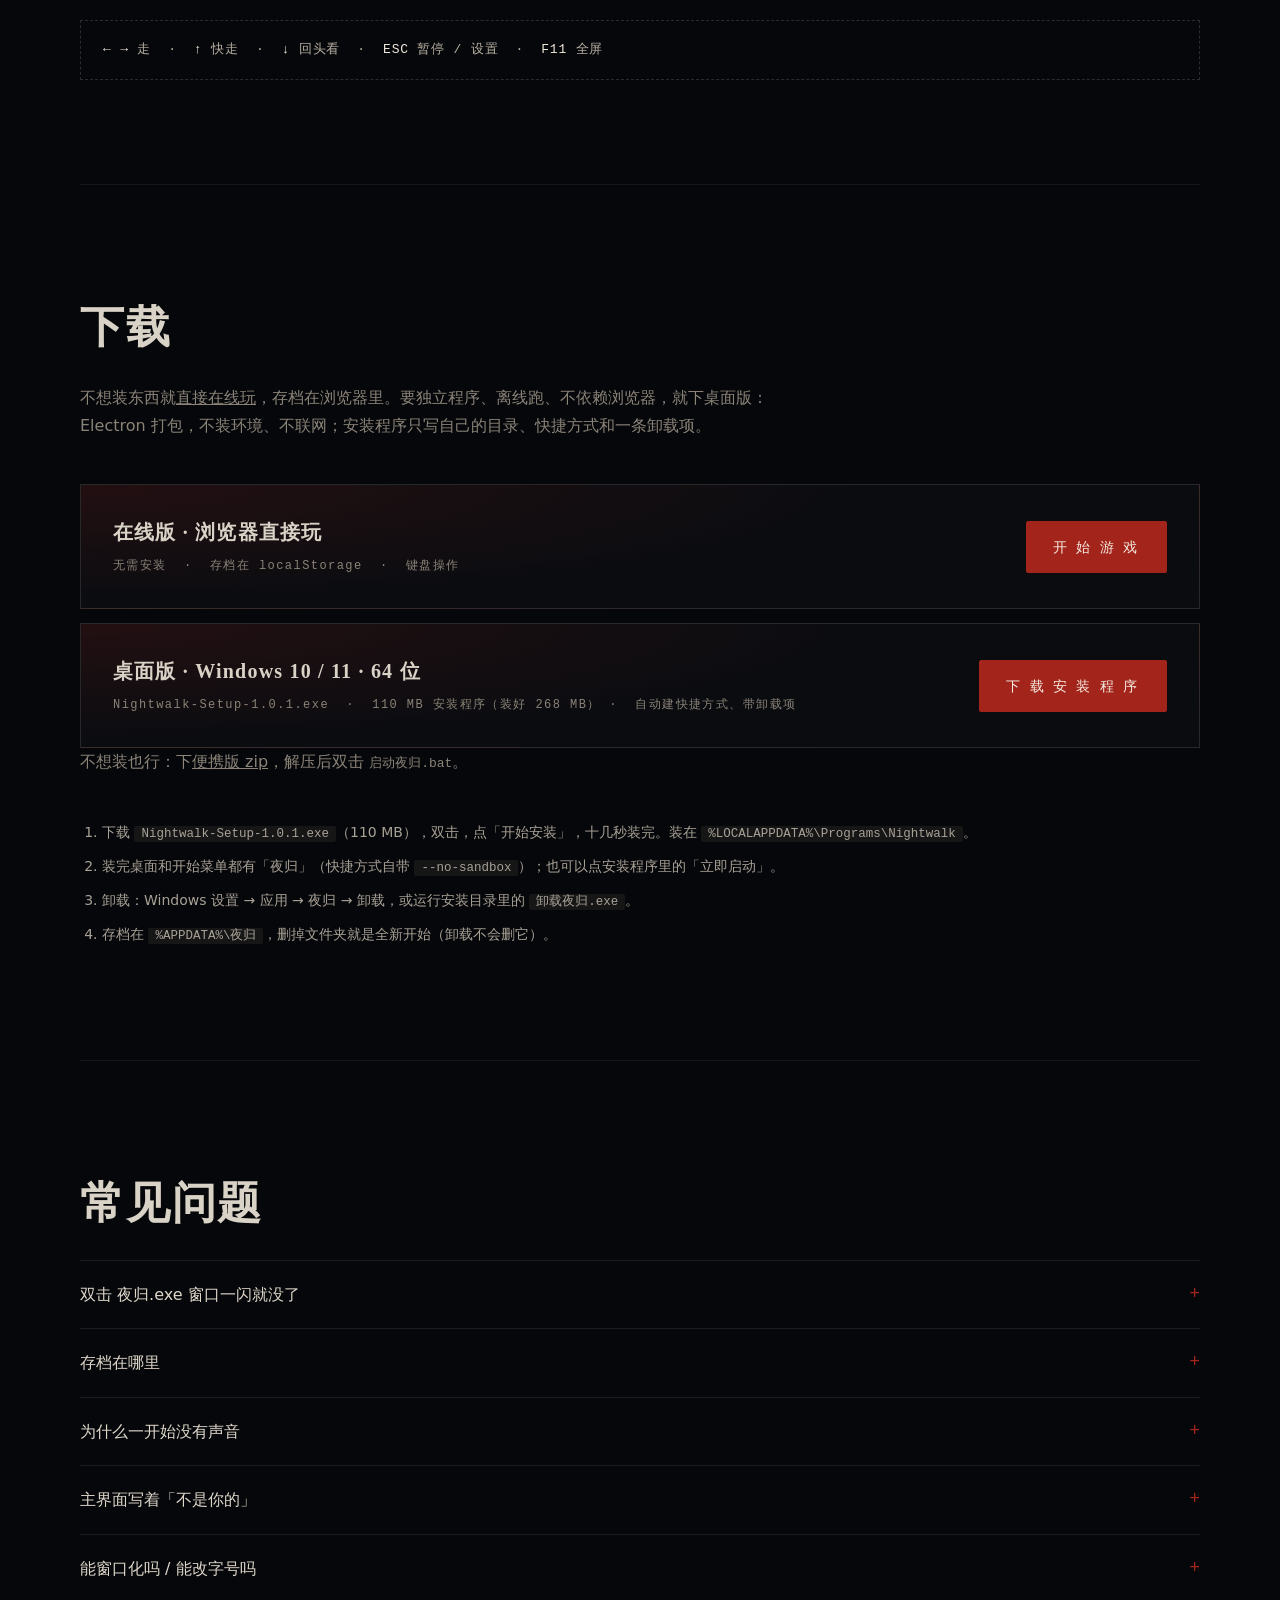
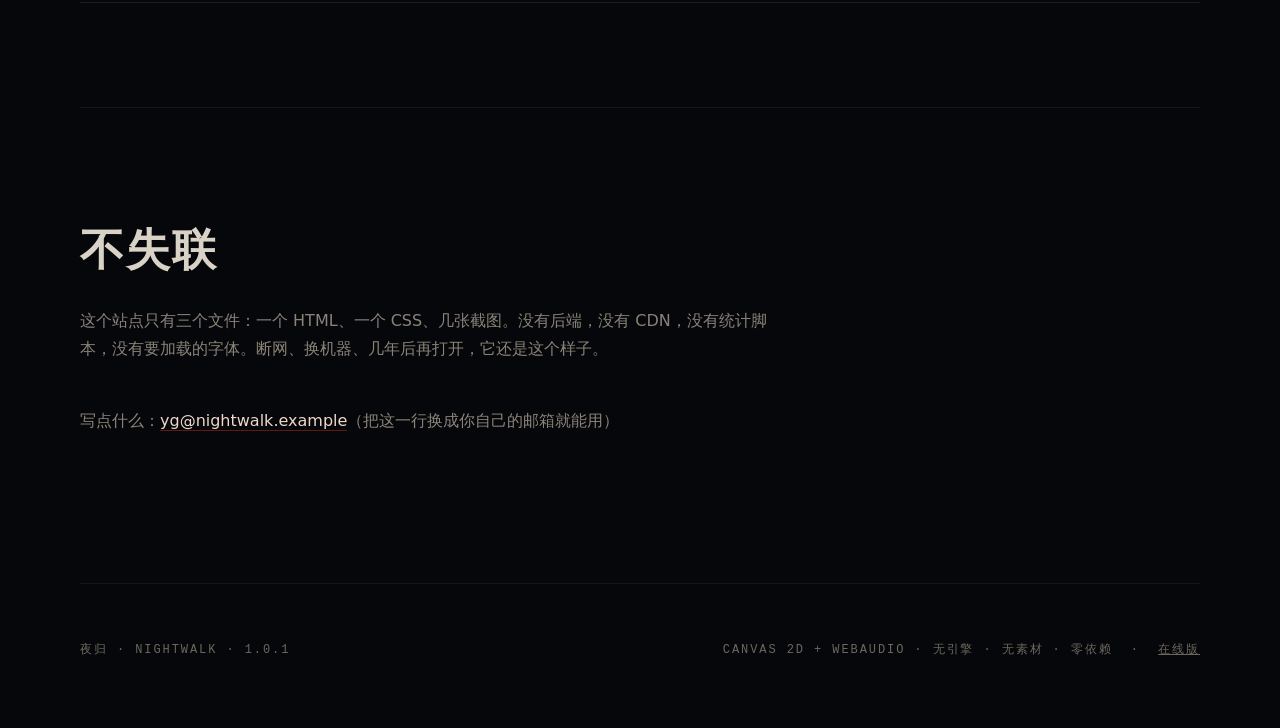
==== commit 538548c2: "v1.0.1: 帧率优化（烘焙扫描线/暗角，去掉 CSS 混合层）+ Windows 安装程序" ====
--- a/index.html
+++ b/index.html
@@ -29,7 +29,7 @@
     </div>
   </nav>
   <div class='hero-inner'>
-    <p class='kicker'>WINDOWS 10 / 11 · 64 BIT · 1.0.0</p>
+    <p class='kicker'>WINDOWS 10 / 11 · 64 BIT · 1.0.1</p>
     <h1 class='glitch' data-t='夜归'>夜归</h1>
     <p class='en'>N I G H T W A L K</p>
     <p class='lead'>六段回家的路，越走越长。<br>灯会灭，牌子会改字，脚步会多出一双。</p>
@@ -82,7 +82,7 @@
 
   <section class='sec reveal' id='download'>
     <h2>下载</h2>
-    <p class='sub'>不想装东西就<a href='play/'>直接在线玩</a>，存档在浏览器里。要独立程序、离线跑、不依赖浏览器，就下桌面版：Electron 打包，不装环境、不联网、不写注册表（除了自己的存档目录）。</p>
+    <p class='sub'>不想装东西就<a href='play/'>直接在线玩</a>，存档在浏览器里。要独立程序、离线跑、不依赖浏览器，就下桌面版：Electron 打包，不装环境、不联网；安装程序只写自己的目录、快捷方式和一条卸载项。</p>
     <div class='dl'>
       <div>
         <strong>在线版 · 浏览器直接玩</strong>
@@ -95,23 +95,24 @@
     <div class='dl' style='margin-top:14px'>
       <div>
         <strong>桌面版 · Windows 10 / 11 · 64 位</strong>
-        <span>Nightwalk-1.0.0-win64.zip &nbsp;·&nbsp; 一个文件 110 MB（解压后 268 MB）&nbsp;·&nbsp; 免安装</span>
+        <span>Nightwalk-Setup-1.0.1.exe &nbsp;·&nbsp; 110 MB 安装程序（装好 268 MB）&nbsp;·&nbsp; 自动建快捷方式、带卸载项</span>
       </div>
       <div class='cta'>
-        <a class='btn solid' href='https://github.com/MYWsleep/nightwalk/releases/download/v1.0.0/Nightwalk-1.0.0-win64.zip' download>下 载 压 缩 包</a>
+        <a class='btn solid' href='https://github.com/MYWsleep/nightwalk/releases/download/v1.0.1/Nightwalk-Setup-1.0.1.exe' download>下 载 安 装 程 序</a>
       </div>
     </div>
+    <p class='sub'>不想装也行：下<a href='https://github.com/MYWsleep/nightwalk/releases/download/v1.0.1/Nightwalk-1.0.1-win64.zip'>便携版 zip</a>，解压后双击 <code>启动夜归.bat</code>。</p>
     <ol class='steps'>
-      <li>下载上面那一个 zip（110 MB），解压到任意目录，得到 <code>Nightwalk-1.0.0-win64</code> 文件夹（别只把 exe 拽出来）。</li>
-      <li>双击里面的 <code>启动夜归.bat</code> 进游戏；想放桌面就右键 <code>夜归.exe</code> 建快捷方式，目标后面补 <code>--no-sandbox</code>。</li>
-      <li>直接双击 <code>夜归.exe</code> 可能一闪就退（个别机器拦 Chromium 沙箱），用 bat 或带参数启动即可。</li>
-      <li>存档在 <code>%APPDATA%\夜归</code>，删掉文件夹就是全新开始。</li>
+      <li>下载 <code>Nightwalk-Setup-1.0.1.exe</code>（110 MB），双击，点「开始安装」，十几秒装完。装在 <code>%LOCALAPPDATA%\Programs\Nightwalk</code>。</li>
+      <li>装完桌面和开始菜单都有「夜归」（快捷方式自带 <code>--no-sandbox</code>）；也可以点安装程序里的「立即启动」。</li>
+      <li>卸载：Windows 设置 → 应用 → 夜归 → 卸载，或运行安装目录里的 <code>卸载夜归.exe</code>。</li>
+      <li>存档在 <code>%APPDATA%\夜归</code>，删掉文件夹就是全新开始（卸载不会删它）。</li>
     </ol>
   </section>
 
   <section class='sec reveal' id='faq'>
     <h2>常见问题</h2>
-    <details><summary>双击 夜归.exe 窗口一闪就没了</summary><p>这台机器拦了 Chromium 的沙箱进程。用同目录的 <code>启动夜归.bat</code> 启动，它会带上 <code>--no-sandbox</code>。游戏只加载本地文件，不访问网络。</p></details>
+    <details><summary>双击 夜归.exe 窗口一闪就没了</summary><p>个别机器会拦 Chromium 的沙箱进程。用安装程序装的，桌面快捷方式已经带上 <code>--no-sandbox</code>，直接双击就行；便携版请用同目录的 <code>启动夜归.bat</code>。游戏只加载本地文件，不访问网络。</p></details>
     <details><summary>存档在哪里</summary><p><code>%APPDATA%\夜归</code>。设置和进度都在里面，删掉等于重来。主界面「重新开始」也会清档。</p></details>
     <details><summary>为什么一开始没有声音</summary><p>浏览器和 Electron 都要求先有一次点击才允许播放音频。点一下画面就好；音量在 ESC → 设置里调。</p></details>
     <details><summary>主界面写着「不是你的」</summary><p>那是存档污染机制，不是错误。走远一点（超过 600 像素）再回主界面，它就会变回你自己的进度。</p></details>
@@ -127,7 +128,7 @@
 </main>
 
 <footer class='wrap'>
-  <span>夜归 · NIGHTWALK · 1.0.0</span>
+  <span>夜归 · NIGHTWALK · 1.0.1</span>
   <span>CANVAS 2D + WEBAUDIO · 无引擎 · 无素材 · 零依赖 &nbsp;·&nbsp; <a href='play/'>在线版</a></span>
 </footer>
 
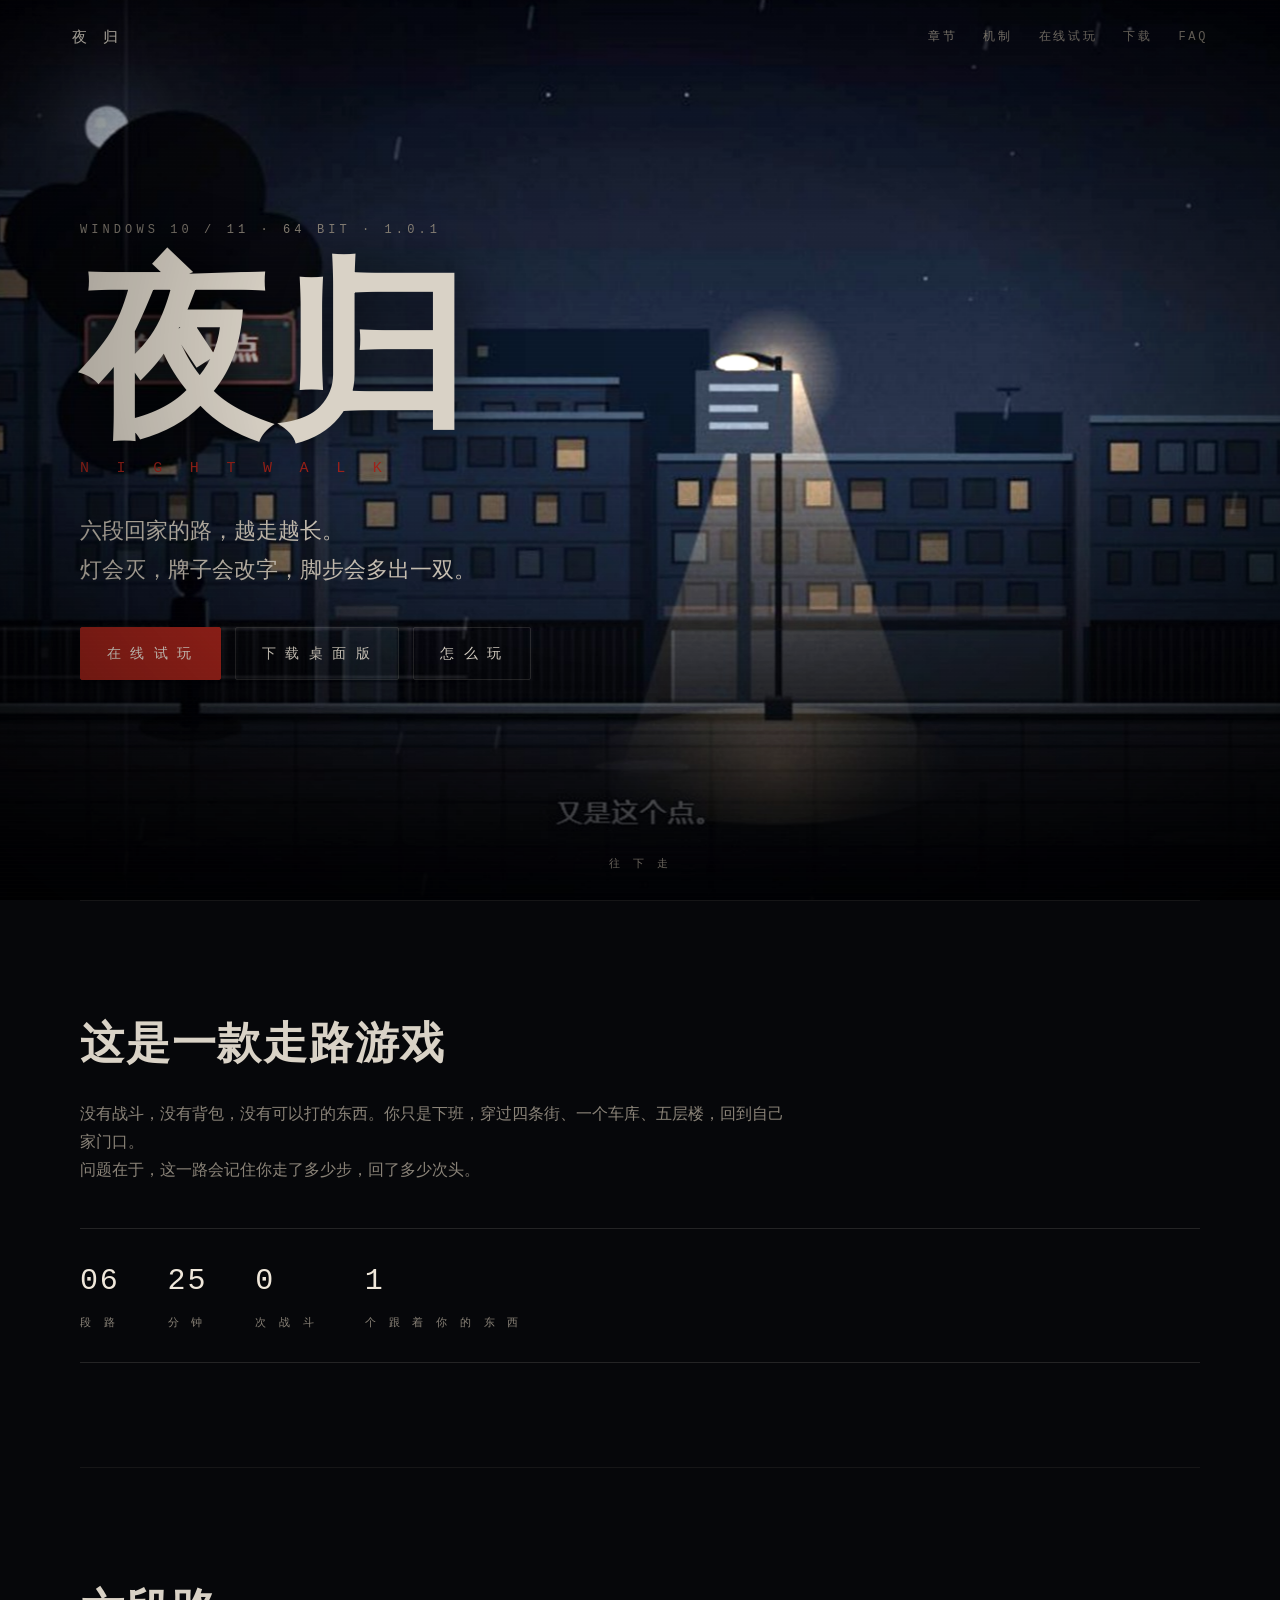
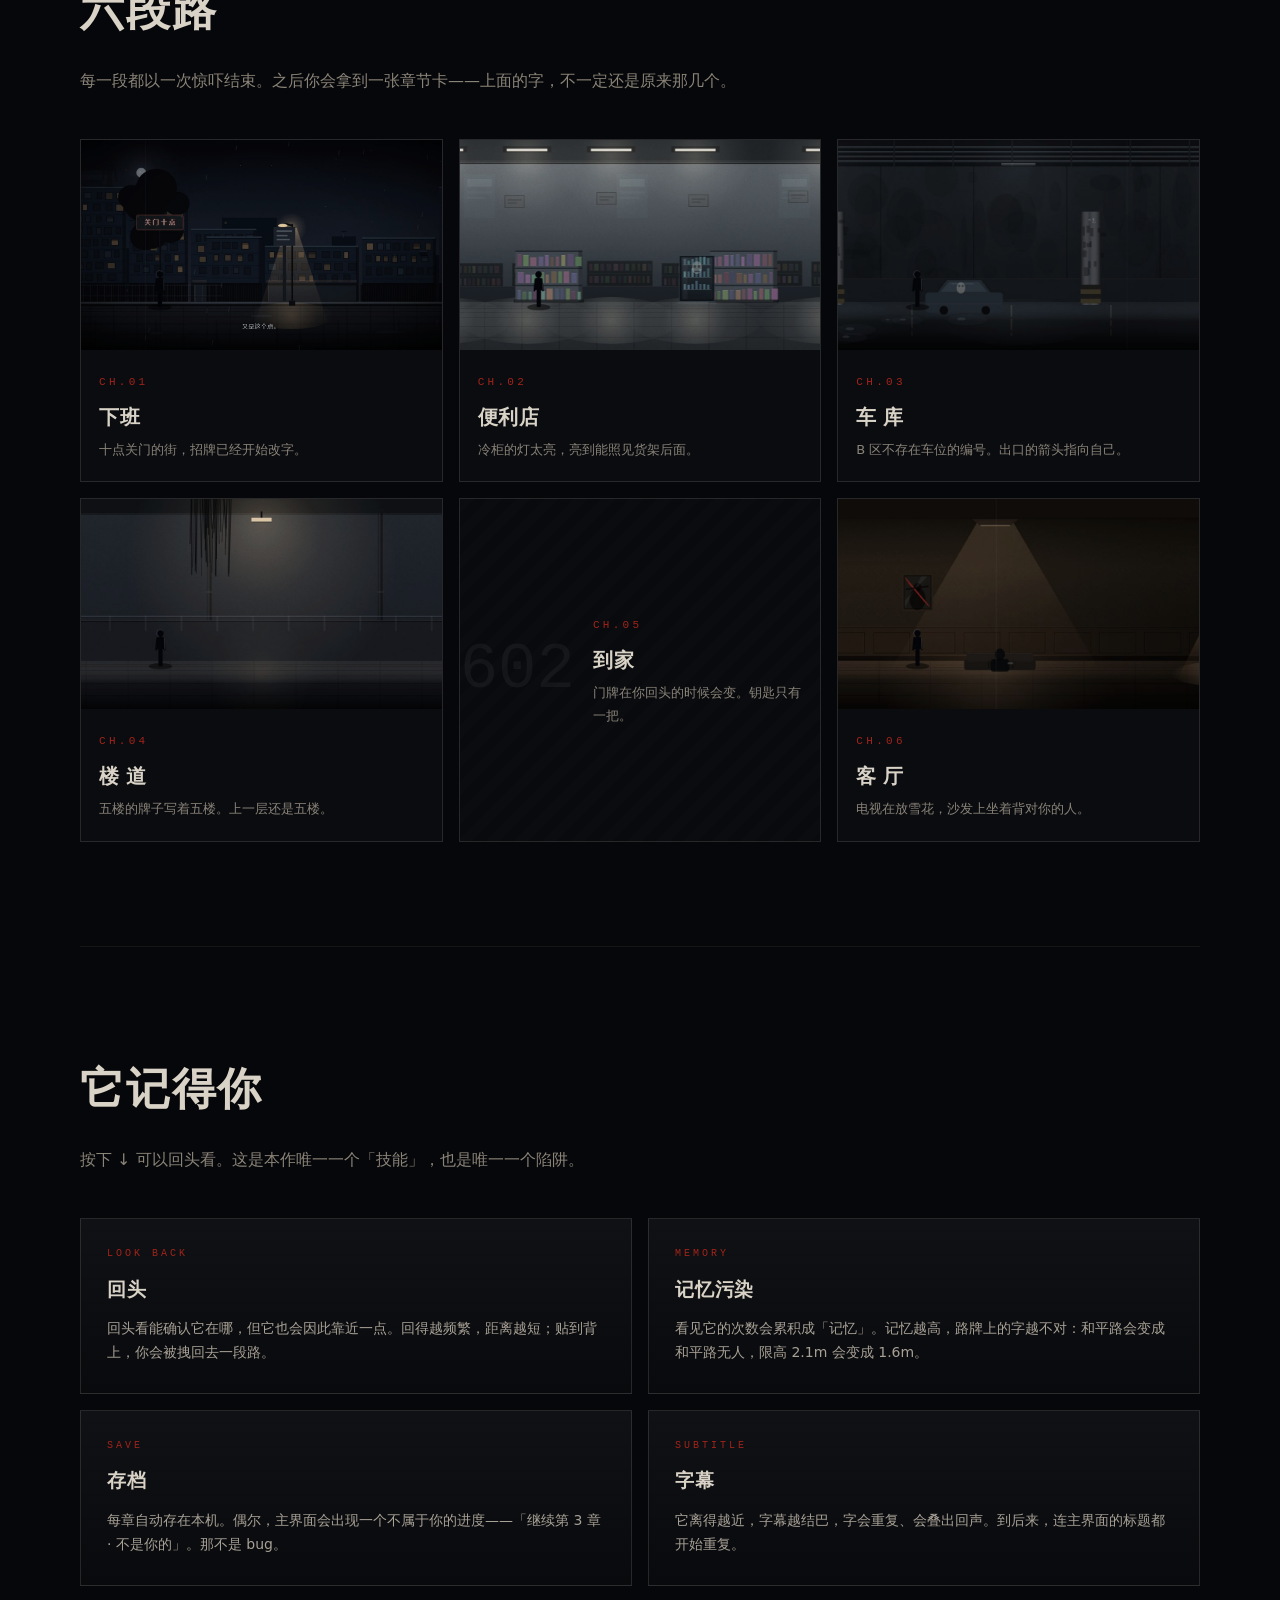
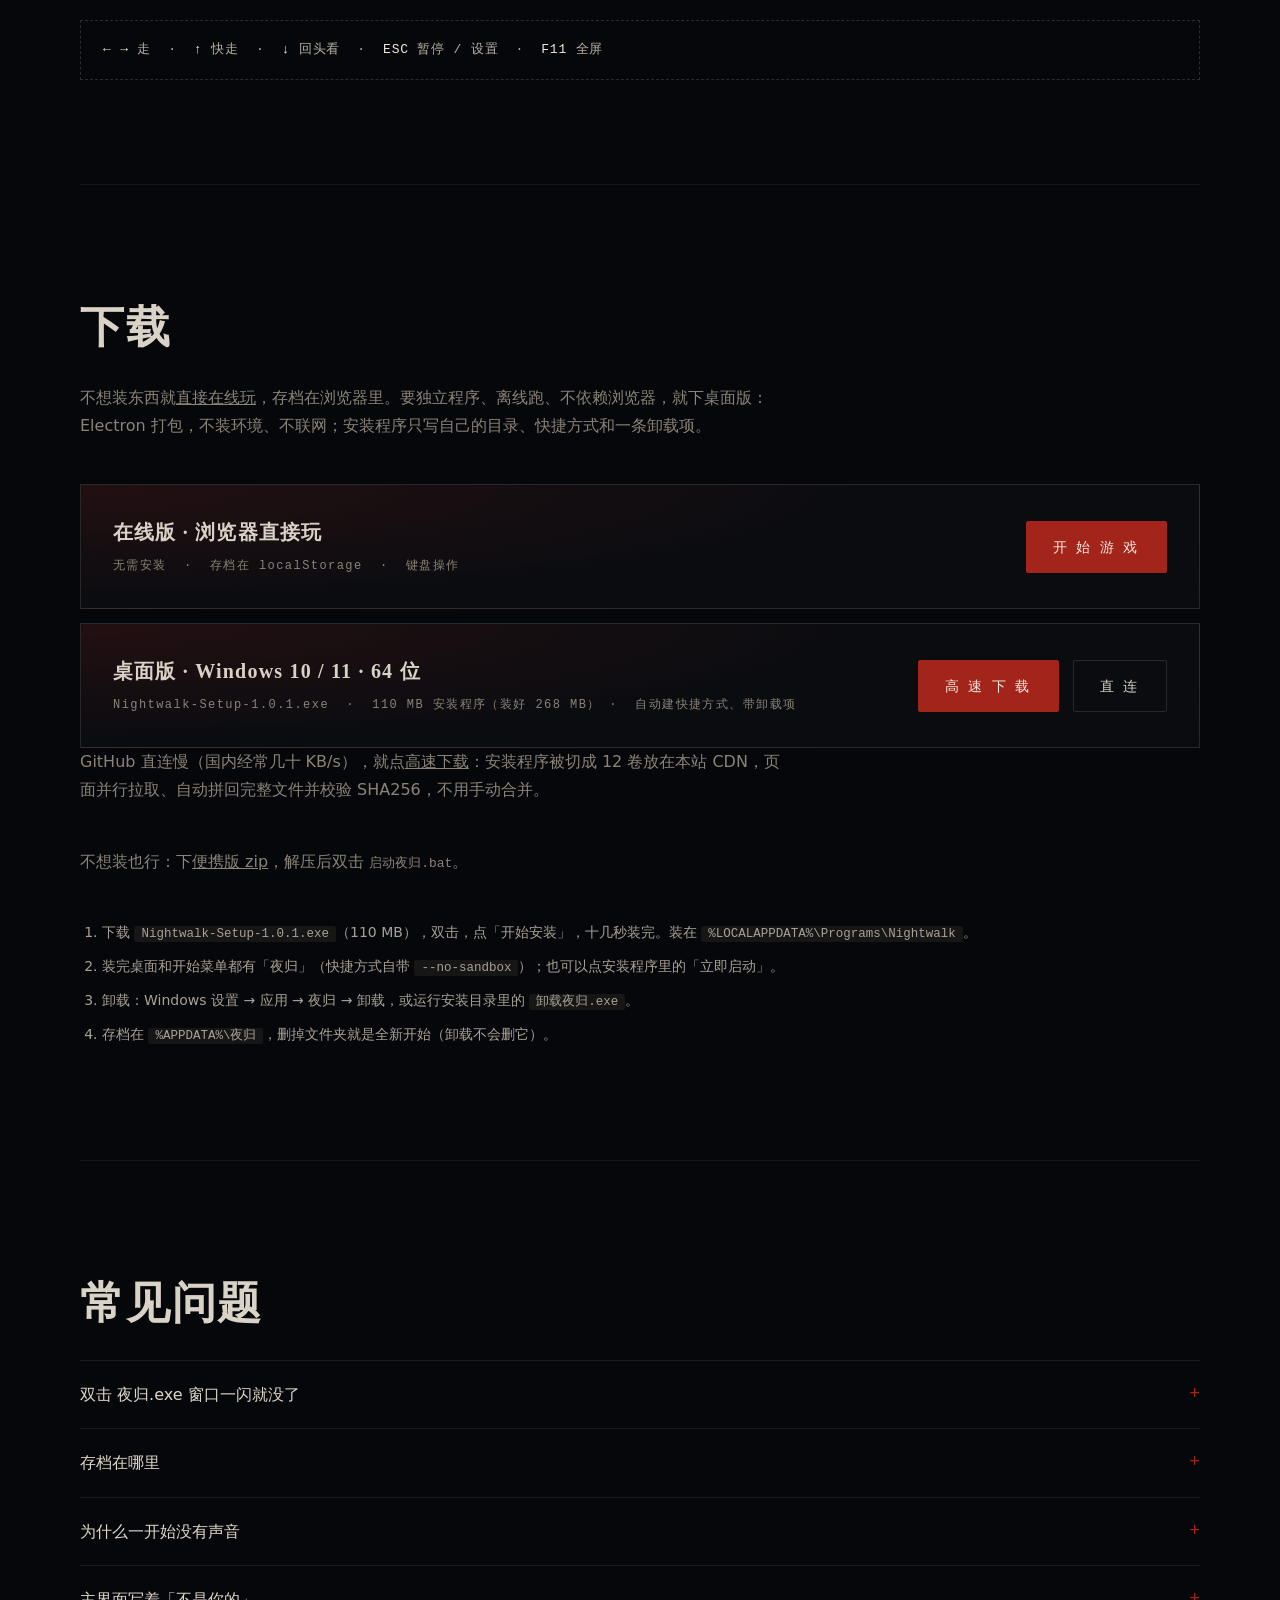
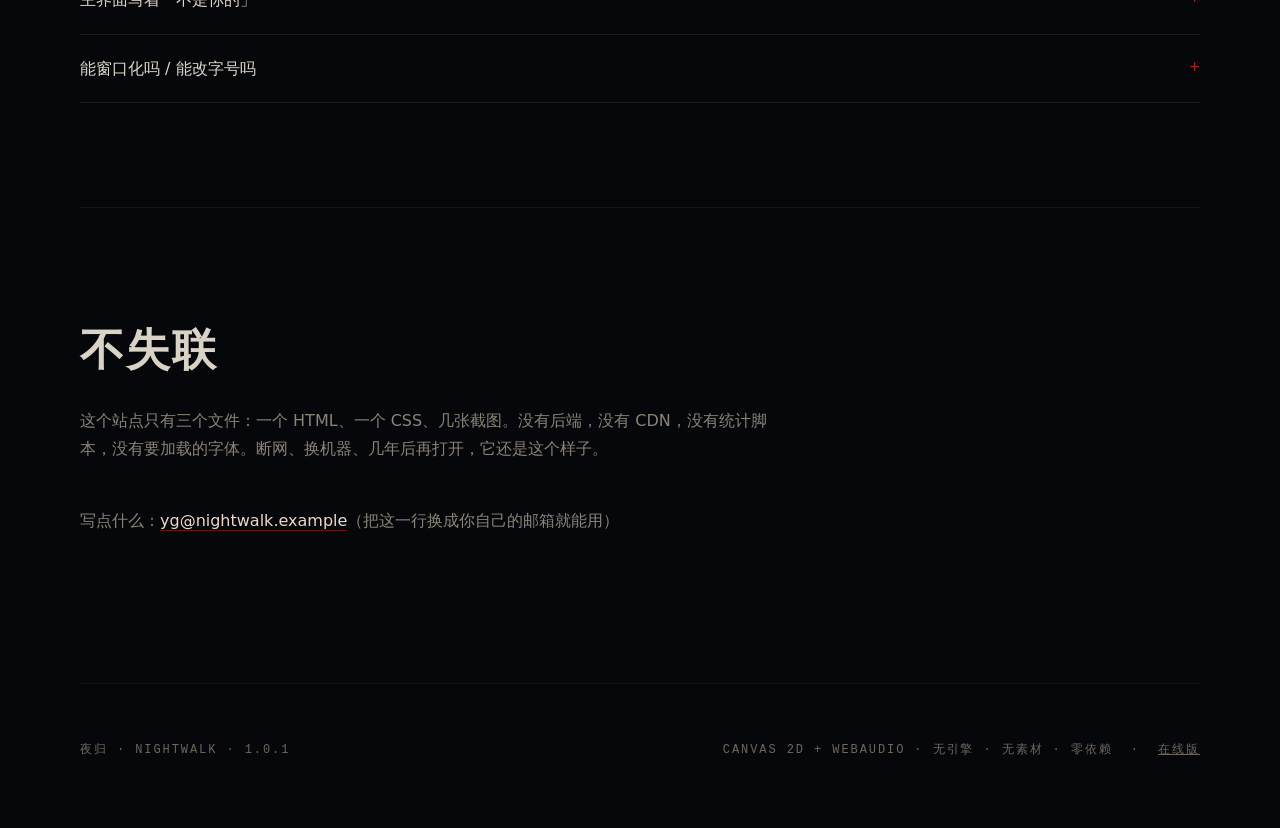
==== commit 9819cd00: "dl: 高速下载通道（12 卷并行 + SHA256 校验 + 镜像测速），首页下载按钮指向它" ====
--- a/index.html
+++ b/index.html
@@ -98,9 +98,11 @@
         <span>Nightwalk-Setup-1.0.1.exe &nbsp;·&nbsp; 110 MB 安装程序（装好 268 MB）&nbsp;·&nbsp; 自动建快捷方式、带卸载项</span>
       </div>
       <div class='cta'>
-        <a class='btn solid' href='https://github.com/MYWsleep/nightwalk/releases/download/v1.0.1/Nightwalk-Setup-1.0.1.exe' download>下 载 安 装 程 序</a>
+        <a class='btn solid' href='dl/'>高 速 下 载</a>
+        <a class='btn ghost' href='https://github.com/MYWsleep/nightwalk/releases/download/v1.0.1/Nightwalk-Setup-1.0.1.exe' download>直 连</a>
       </div>
     </div>
+    <p class='sub'>GitHub 直连慢（国内经常几十 KB/s），就点<a href='dl/'>高速下载</a>：安装程序被切成 12 卷放在本站 CDN，页面并行拉取、自动拼回完整文件并校验 SHA256，不用手动合并。</p>
     <p class='sub'>不想装也行：下<a href='https://github.com/MYWsleep/nightwalk/releases/download/v1.0.1/Nightwalk-1.0.1-win64.zip'>便携版 zip</a>，解压后双击 <code>启动夜归.bat</code>。</p>
     <ol class='steps'>
       <li>下载 <code>Nightwalk-Setup-1.0.1.exe</code>（110 MB），双击，点「开始安装」，十几秒装完。装在 <code>%LOCALAPPDATA%\Programs\Nightwalk</code>。</li>
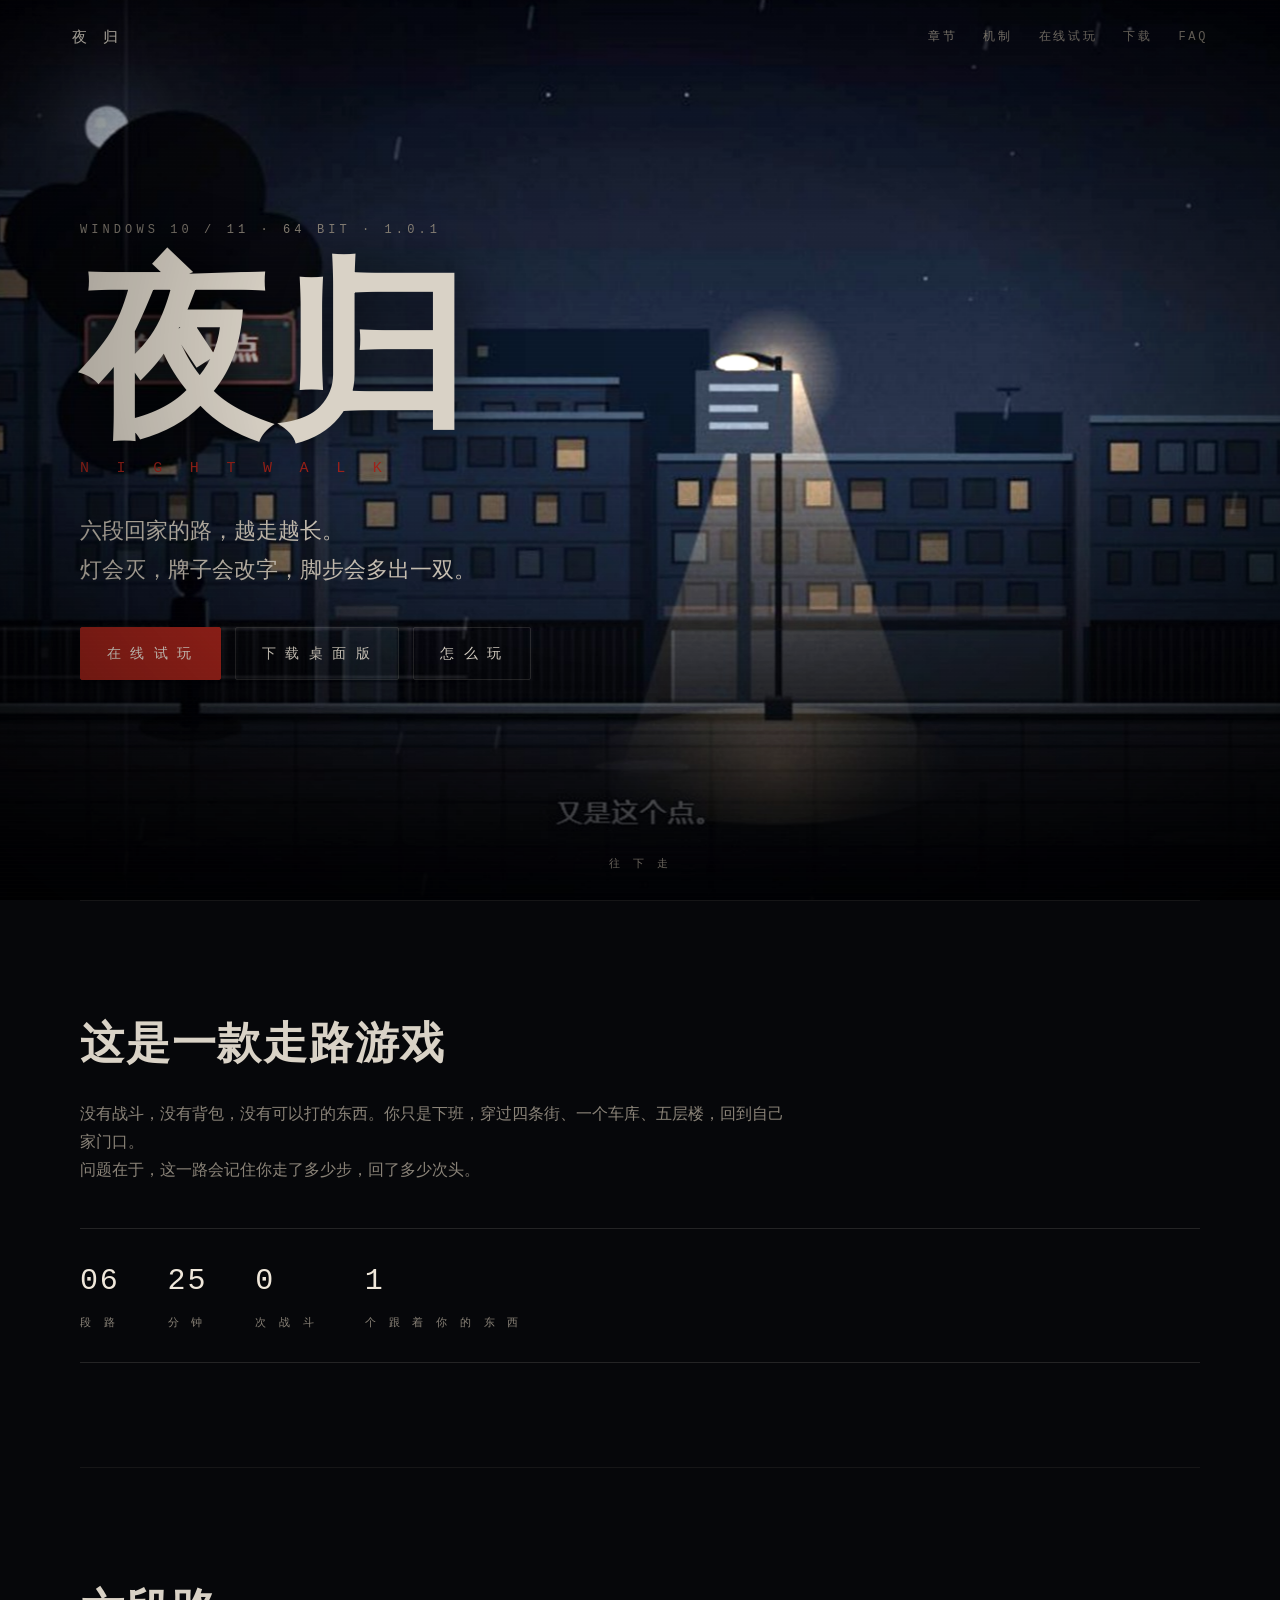
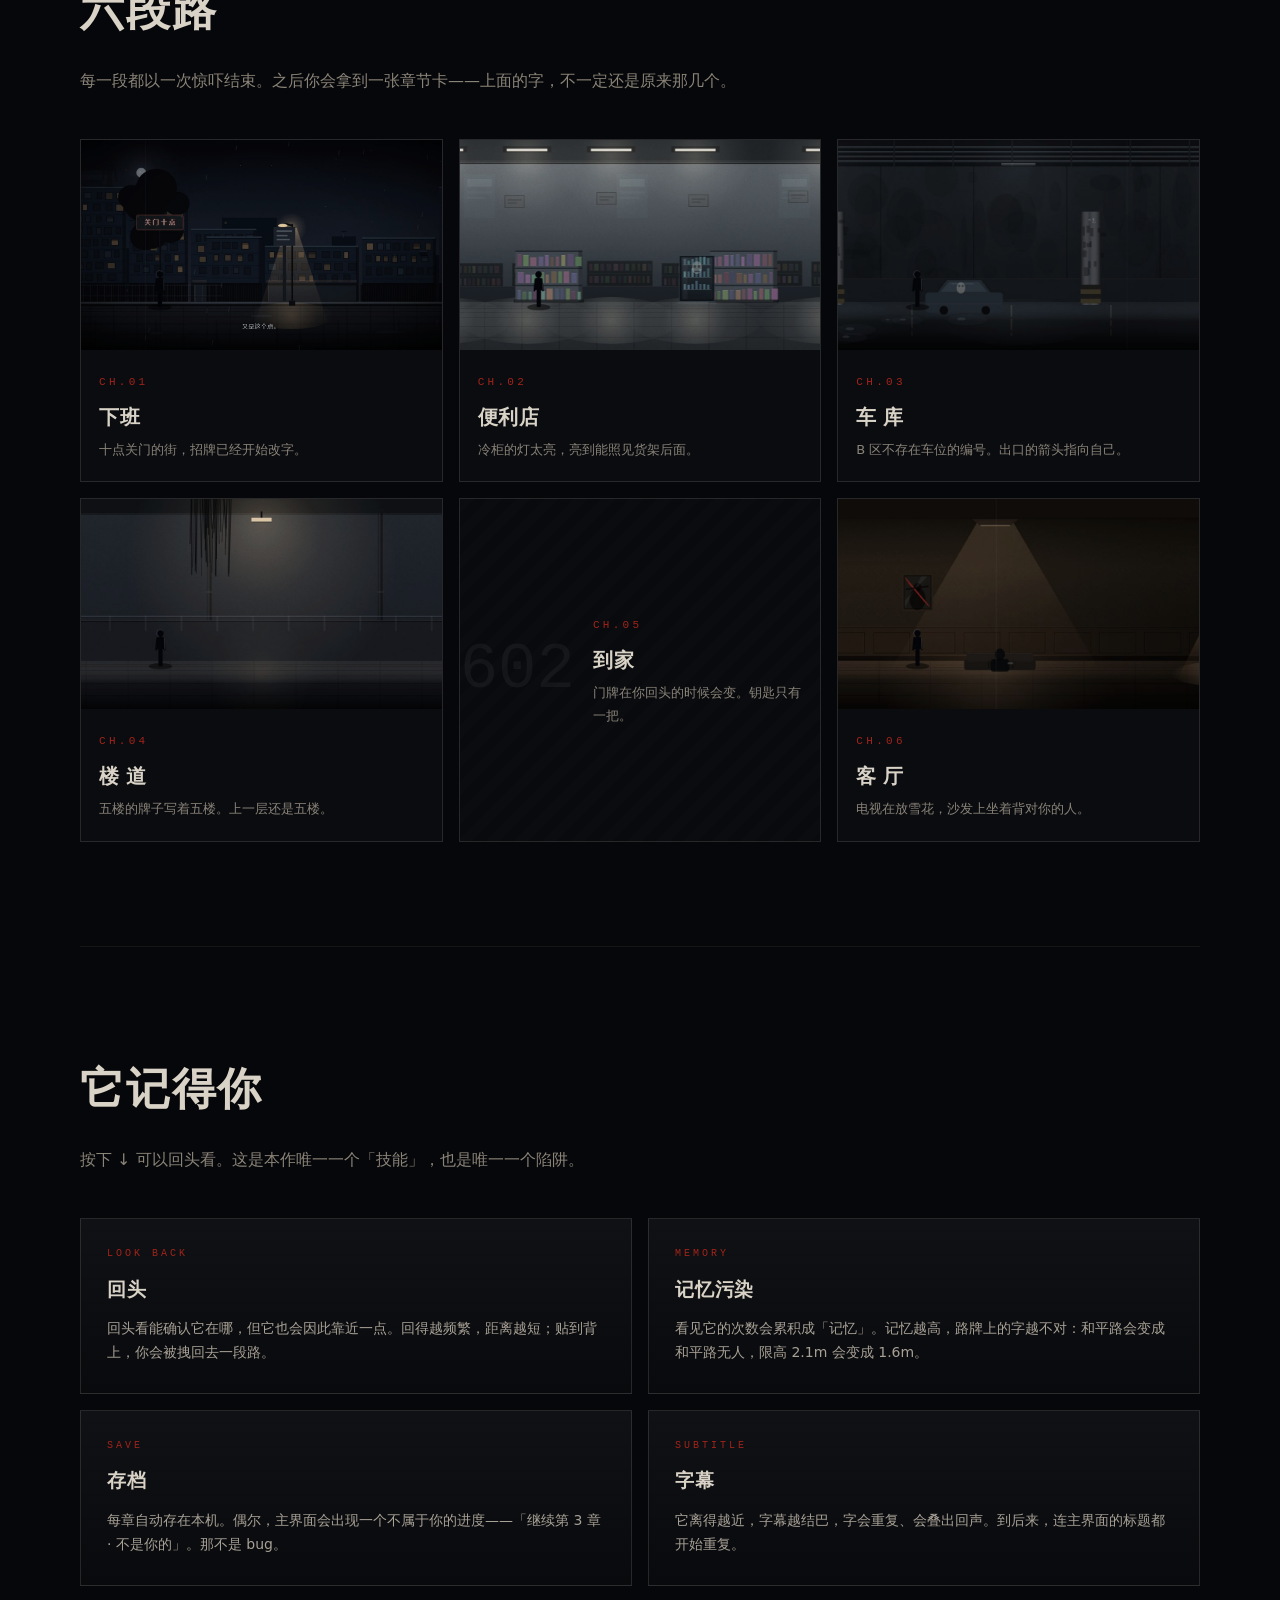
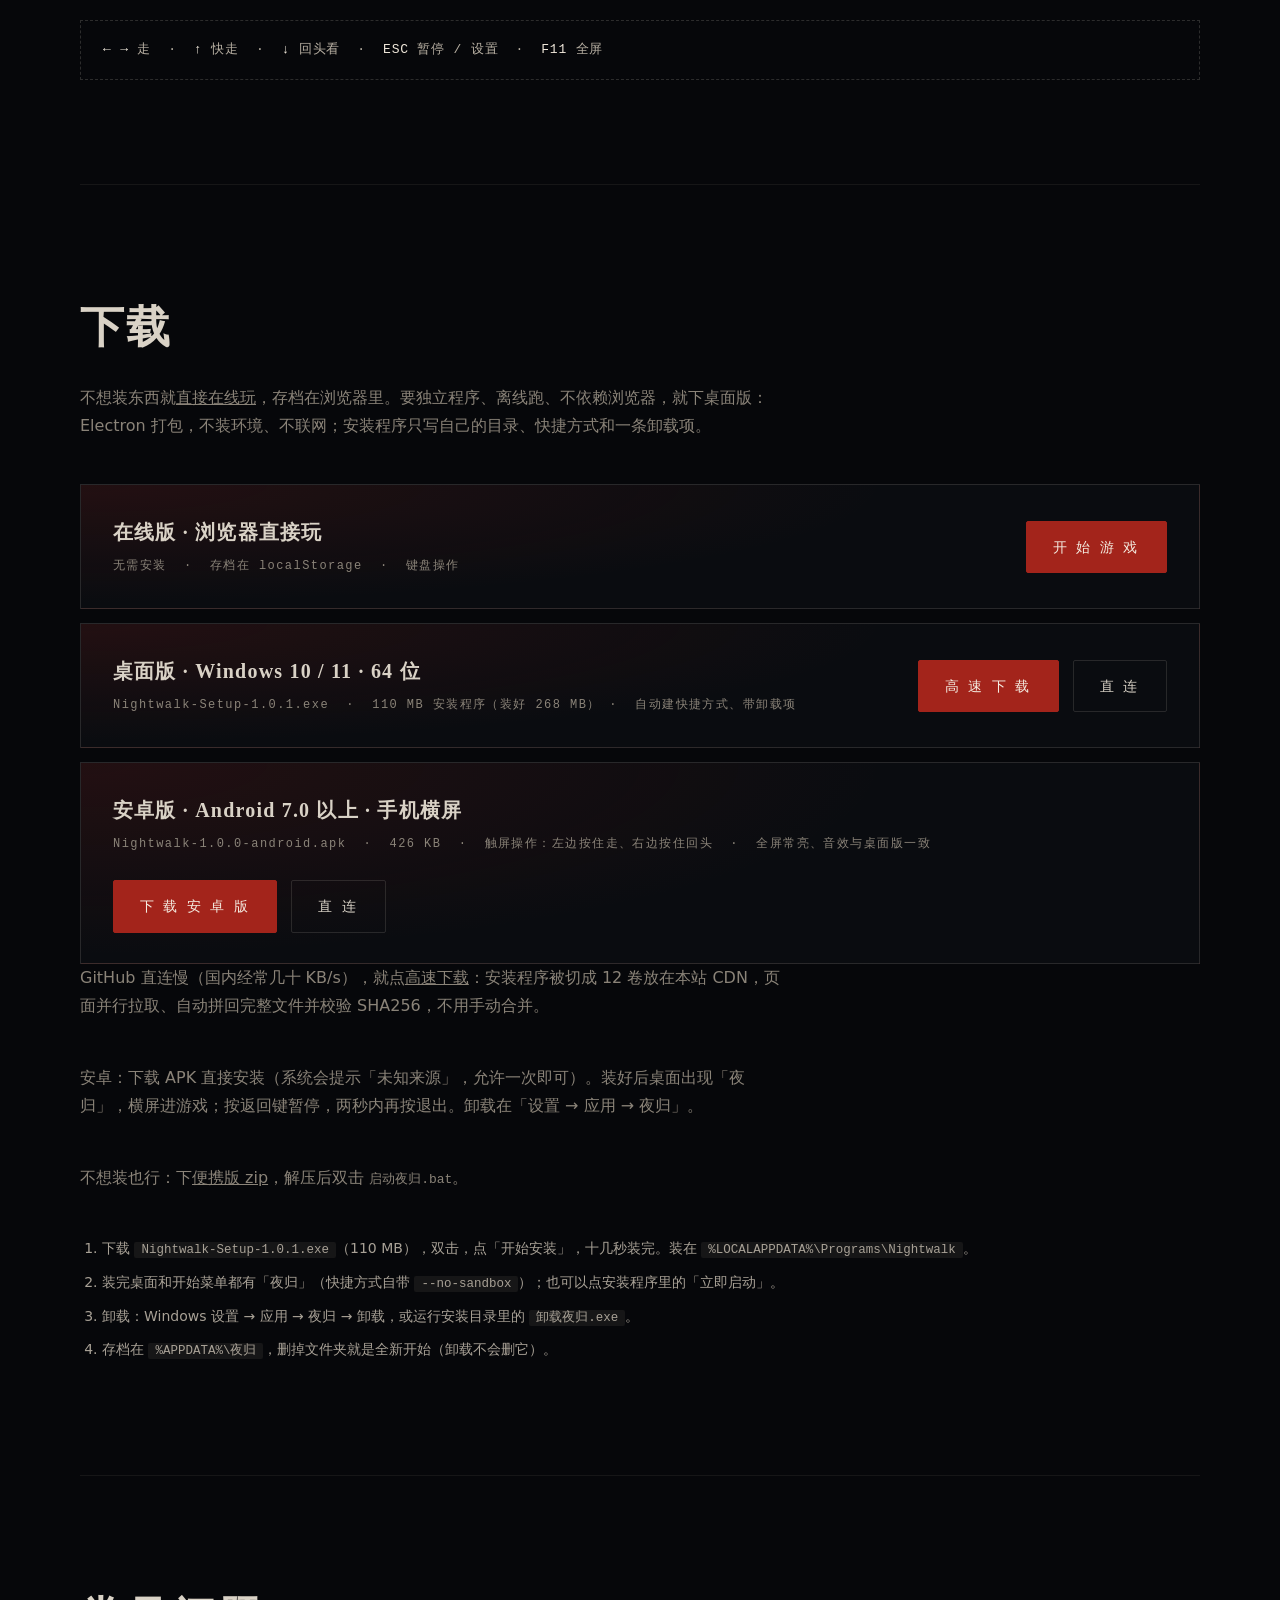
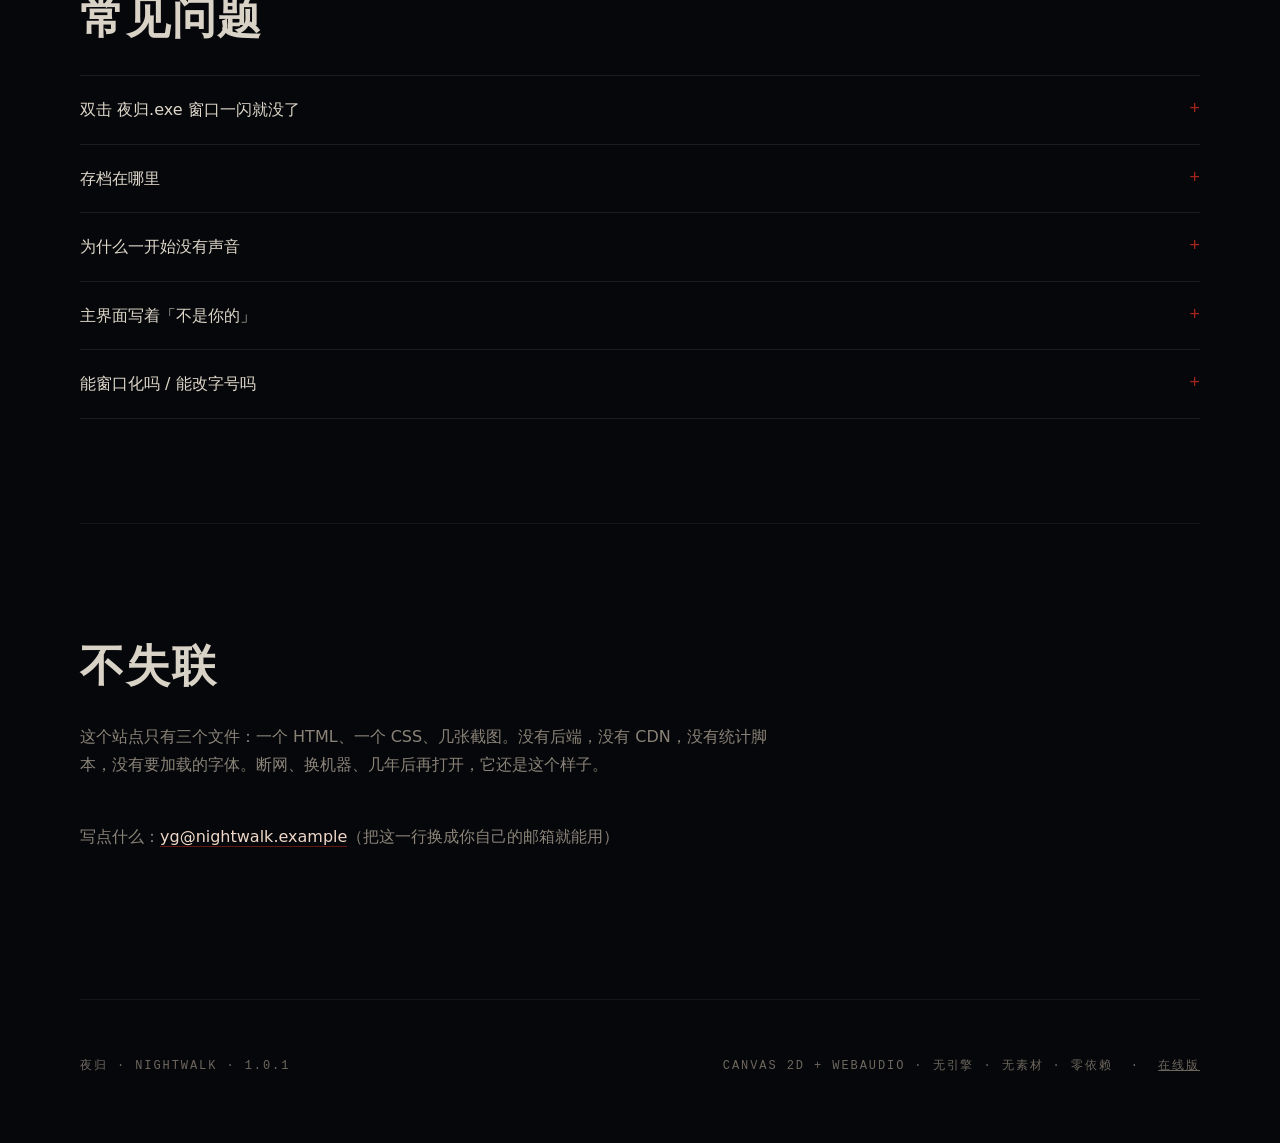
==== commit 4d640279: "Android: 触屏版 + APK 下载入口（426 KB）" ====
--- a/index.html
+++ b/index.html
@@ -102,7 +102,18 @@
         <a class='btn ghost' href='https://github.com/MYWsleep/nightwalk/releases/download/v1.0.1/Nightwalk-Setup-1.0.1.exe' download>直 连</a>
       </div>
     </div>
+    <div class='dl' style='margin-top:14px'>
+      <div>
+        <strong>安卓版 · Android 7.0 以上 · 手机横屏</strong>
+        <span>Nightwalk-1.0.0-android.apk &nbsp;·&nbsp; 426 KB &nbsp;·&nbsp; 触屏操作：左边按住走、右边按住回头 &nbsp;·&nbsp; 全屏常亮、音效与桌面版一致</span>
+      </div>
+      <div class='cta'>
+        <a class='btn solid' href='apk/Nightwalk-1.0.0-android.apk' download>下 载 安 卓 版</a>
+        <a class='btn ghost' href='https://github.com/MYWsleep/nightwalk/releases/download/v1.0.1/Nightwalk-1.0.0-android.apk' download>直 连</a>
+      </div>
+    </div>
     <p class='sub'>GitHub 直连慢（国内经常几十 KB/s），就点<a href='dl/'>高速下载</a>：安装程序被切成 12 卷放在本站 CDN，页面并行拉取、自动拼回完整文件并校验 SHA256，不用手动合并。</p>
+    <p class='sub'>安卓：下载 APK 直接安装（系统会提示「未知来源」，允许一次即可）。装好后桌面出现「夜归」，横屏进游戏；按返回键暂停，两秒内再按退出。卸载在「设置 → 应用 → 夜归」。</p>
     <p class='sub'>不想装也行：下<a href='https://github.com/MYWsleep/nightwalk/releases/download/v1.0.1/Nightwalk-1.0.1-win64.zip'>便携版 zip</a>，解压后双击 <code>启动夜归.bat</code>。</p>
     <ol class='steps'>
       <li>下载 <code>Nightwalk-Setup-1.0.1.exe</code>（110 MB），双击，点「开始安装」，十几秒装完。装在 <code>%LOCALAPPDATA%\Programs\Nightwalk</code>。</li>
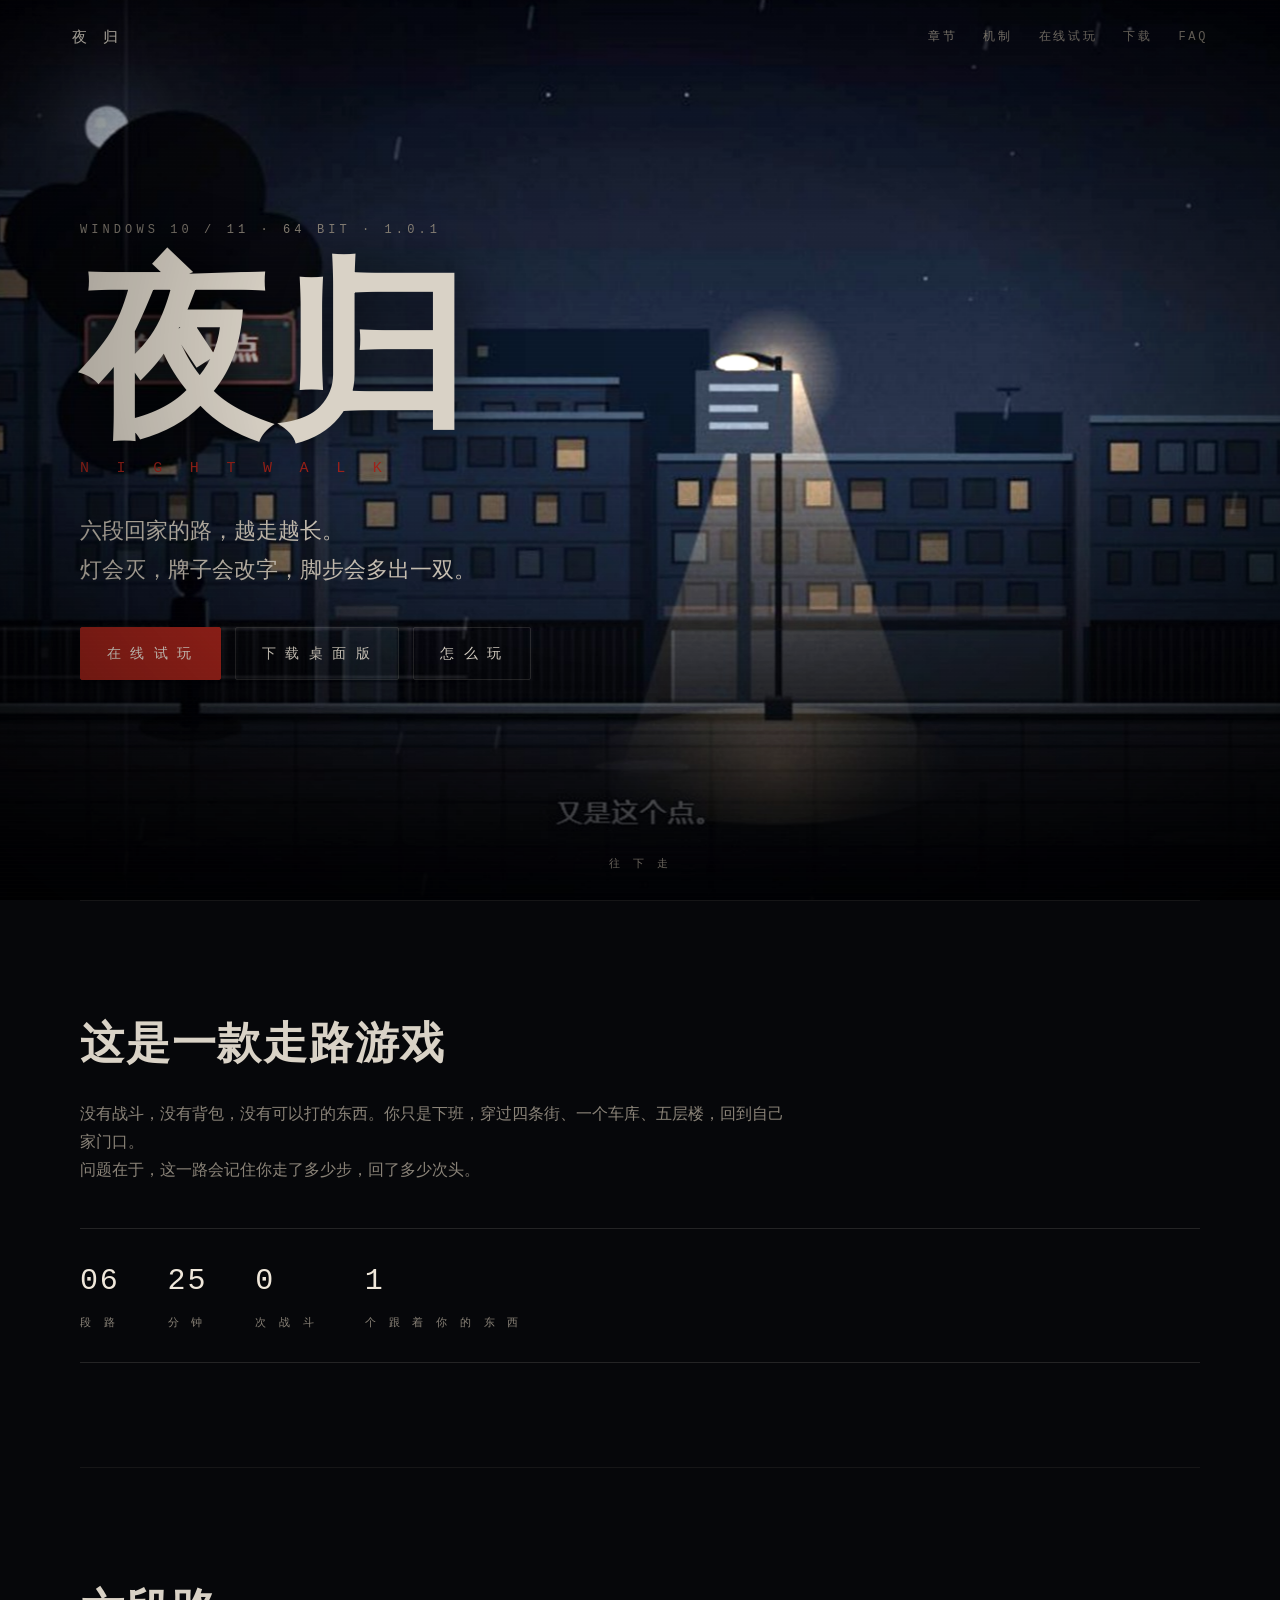
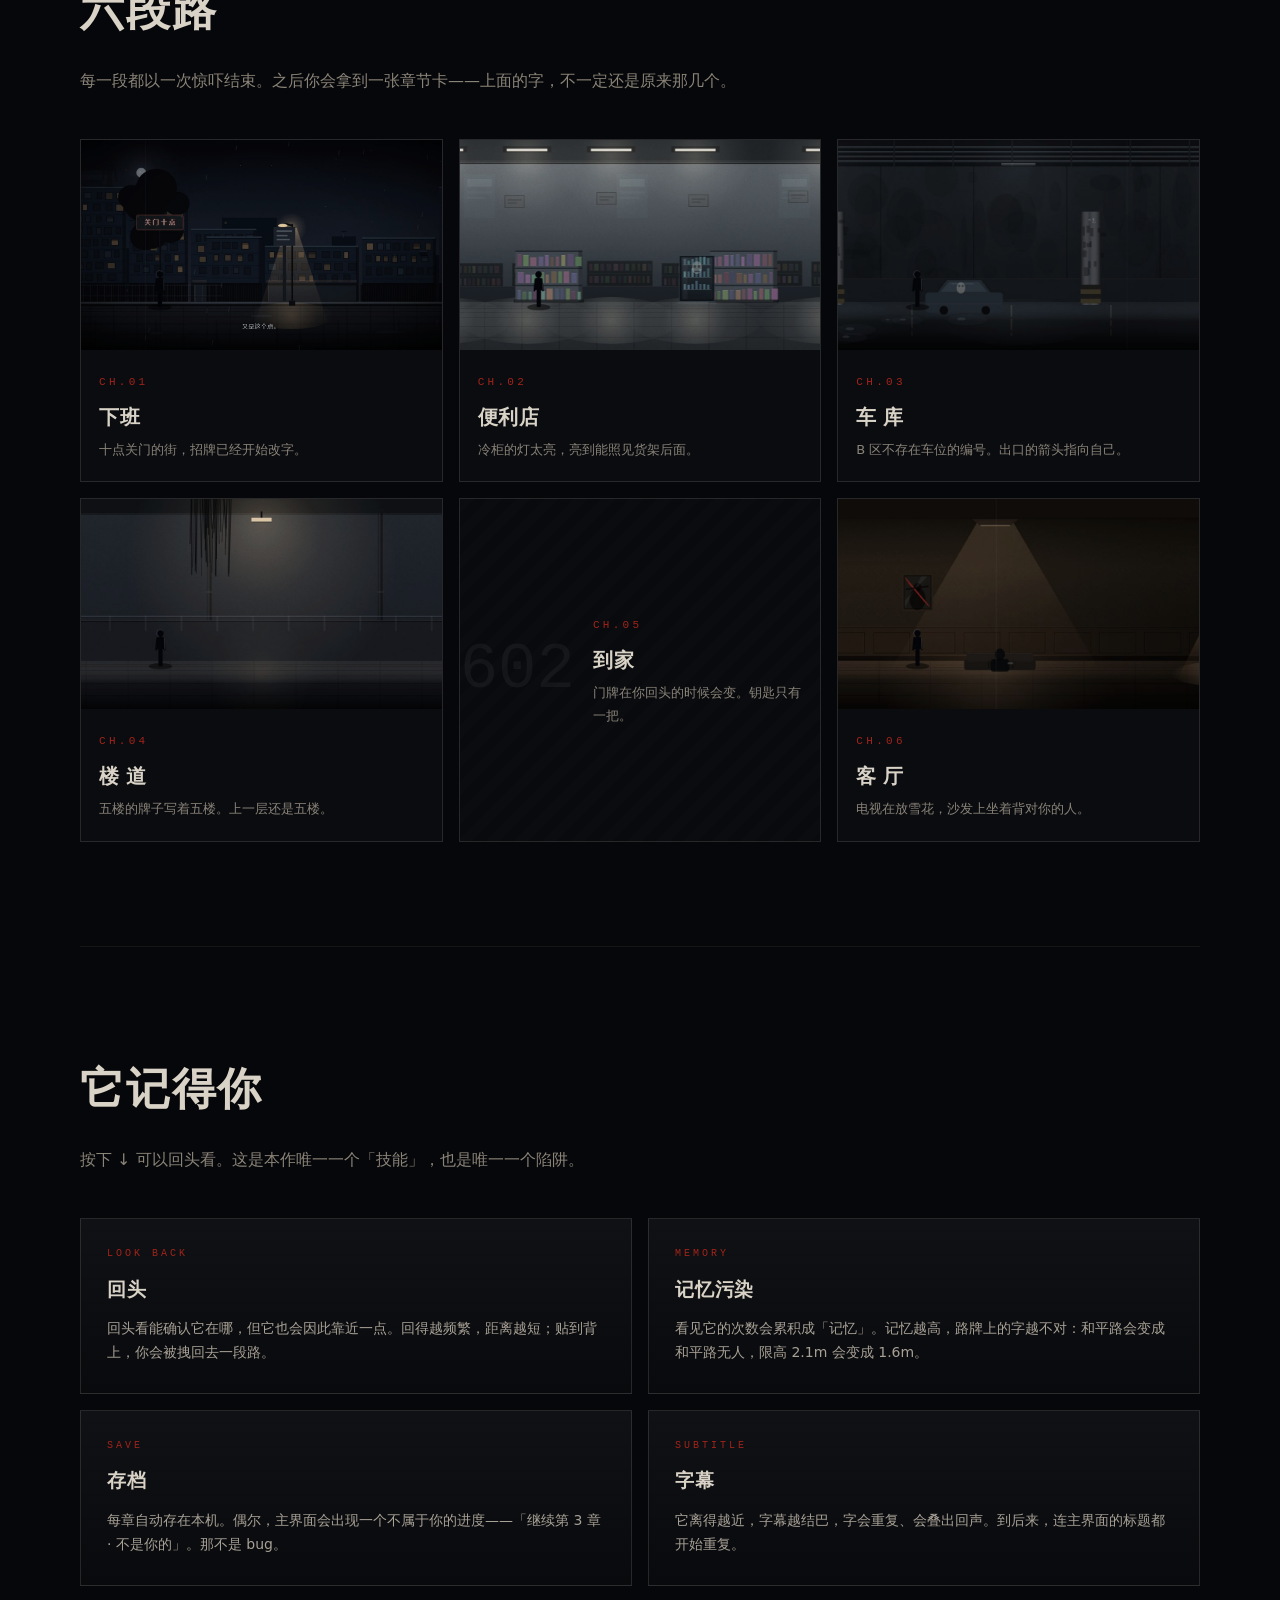
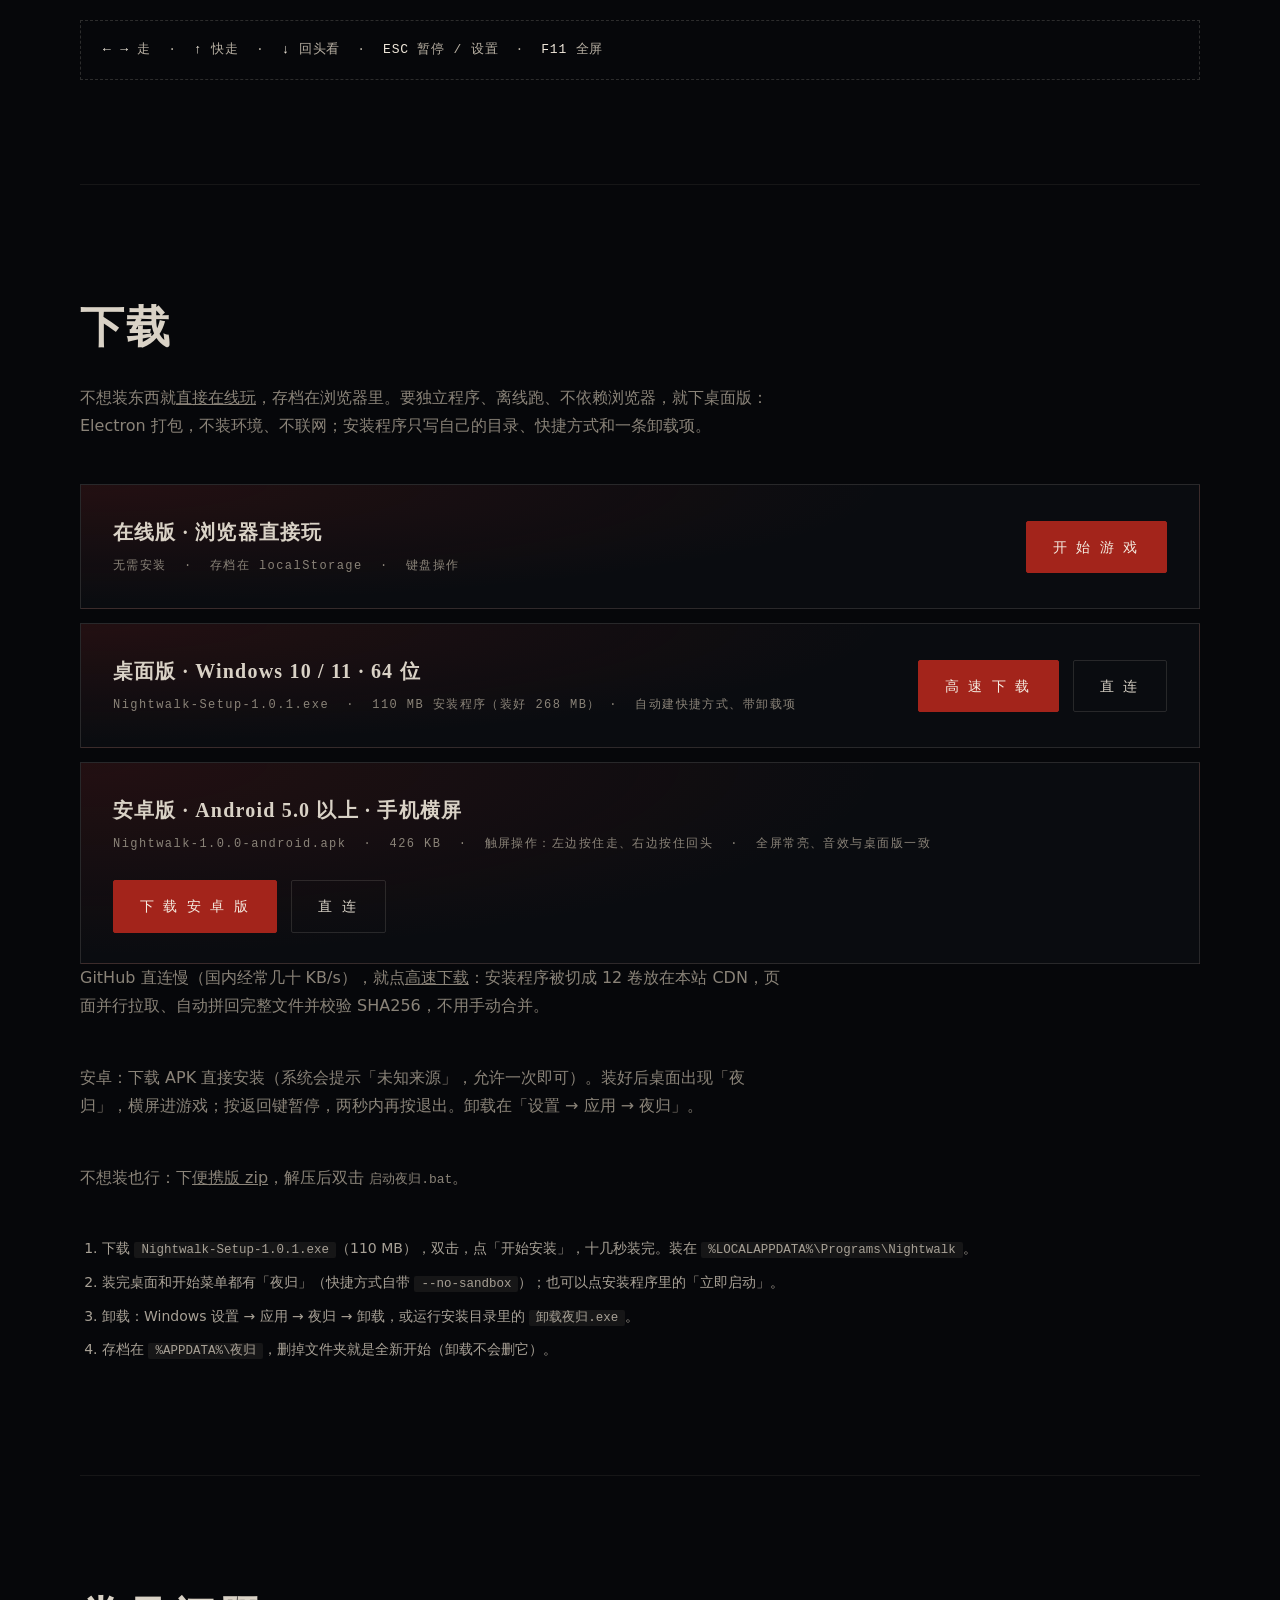
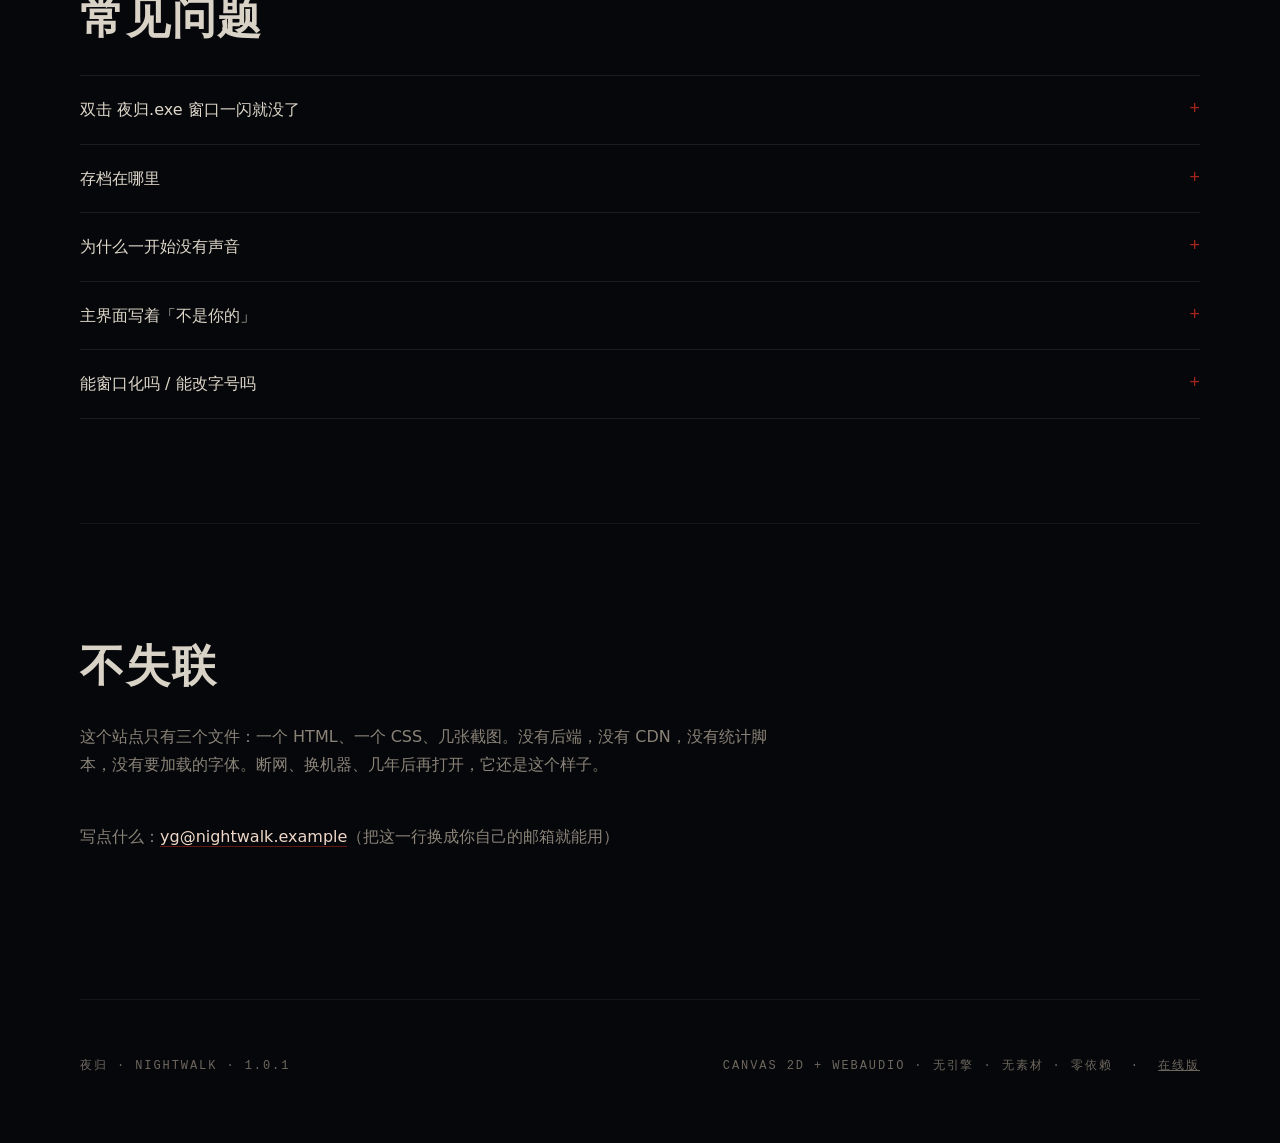
==== commit e4d1ba2b: "修正安卓版本说明：minSdk 21（Android 5.0）" ====
--- a/index.html
+++ b/index.html
@@ -104,7 +104,7 @@
     </div>
     <div class='dl' style='margin-top:14px'>
       <div>
-        <strong>安卓版 · Android 7.0 以上 · 手机横屏</strong>
+        <strong>安卓版 · Android 5.0 以上 · 手机横屏</strong>
         <span>Nightwalk-1.0.0-android.apk &nbsp;·&nbsp; 426 KB &nbsp;·&nbsp; 触屏操作：左边按住走、右边按住回头 &nbsp;·&nbsp; 全屏常亮、音效与桌面版一致</span>
       </div>
       <div class='cta'>
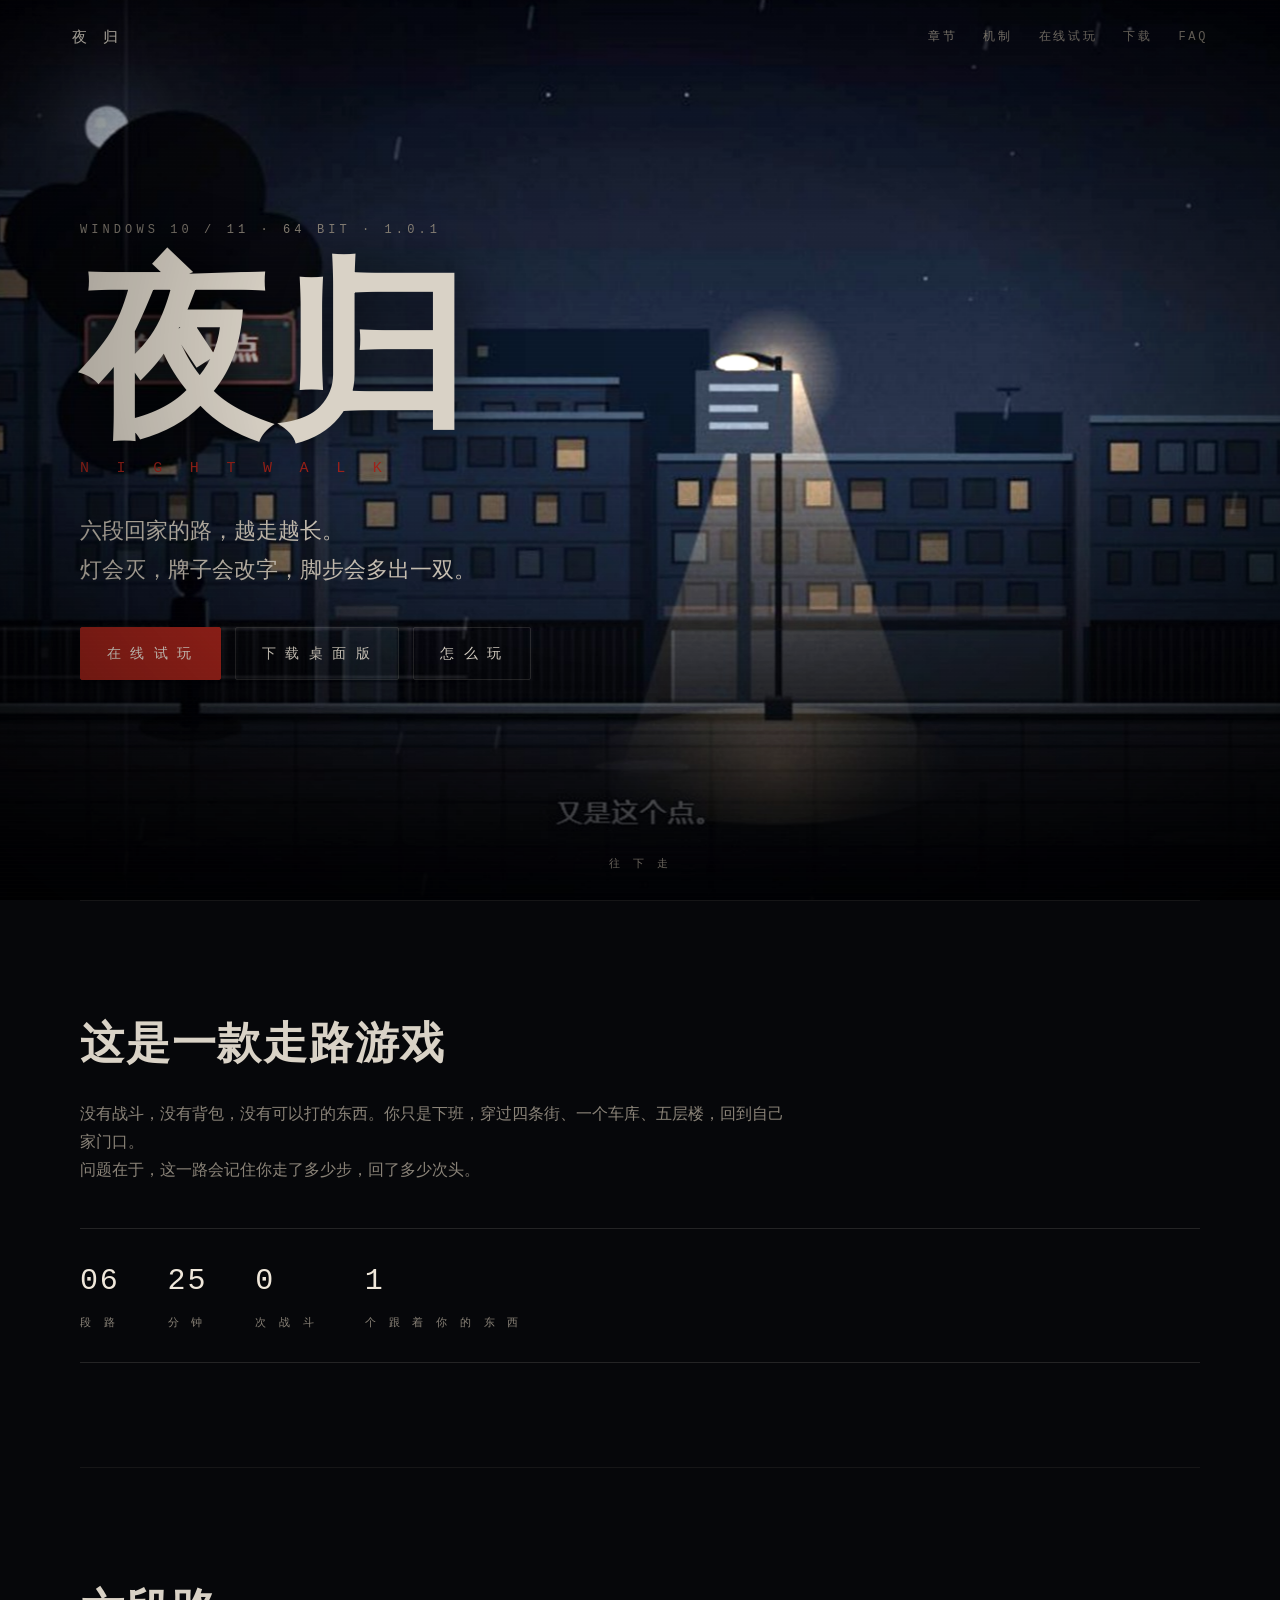
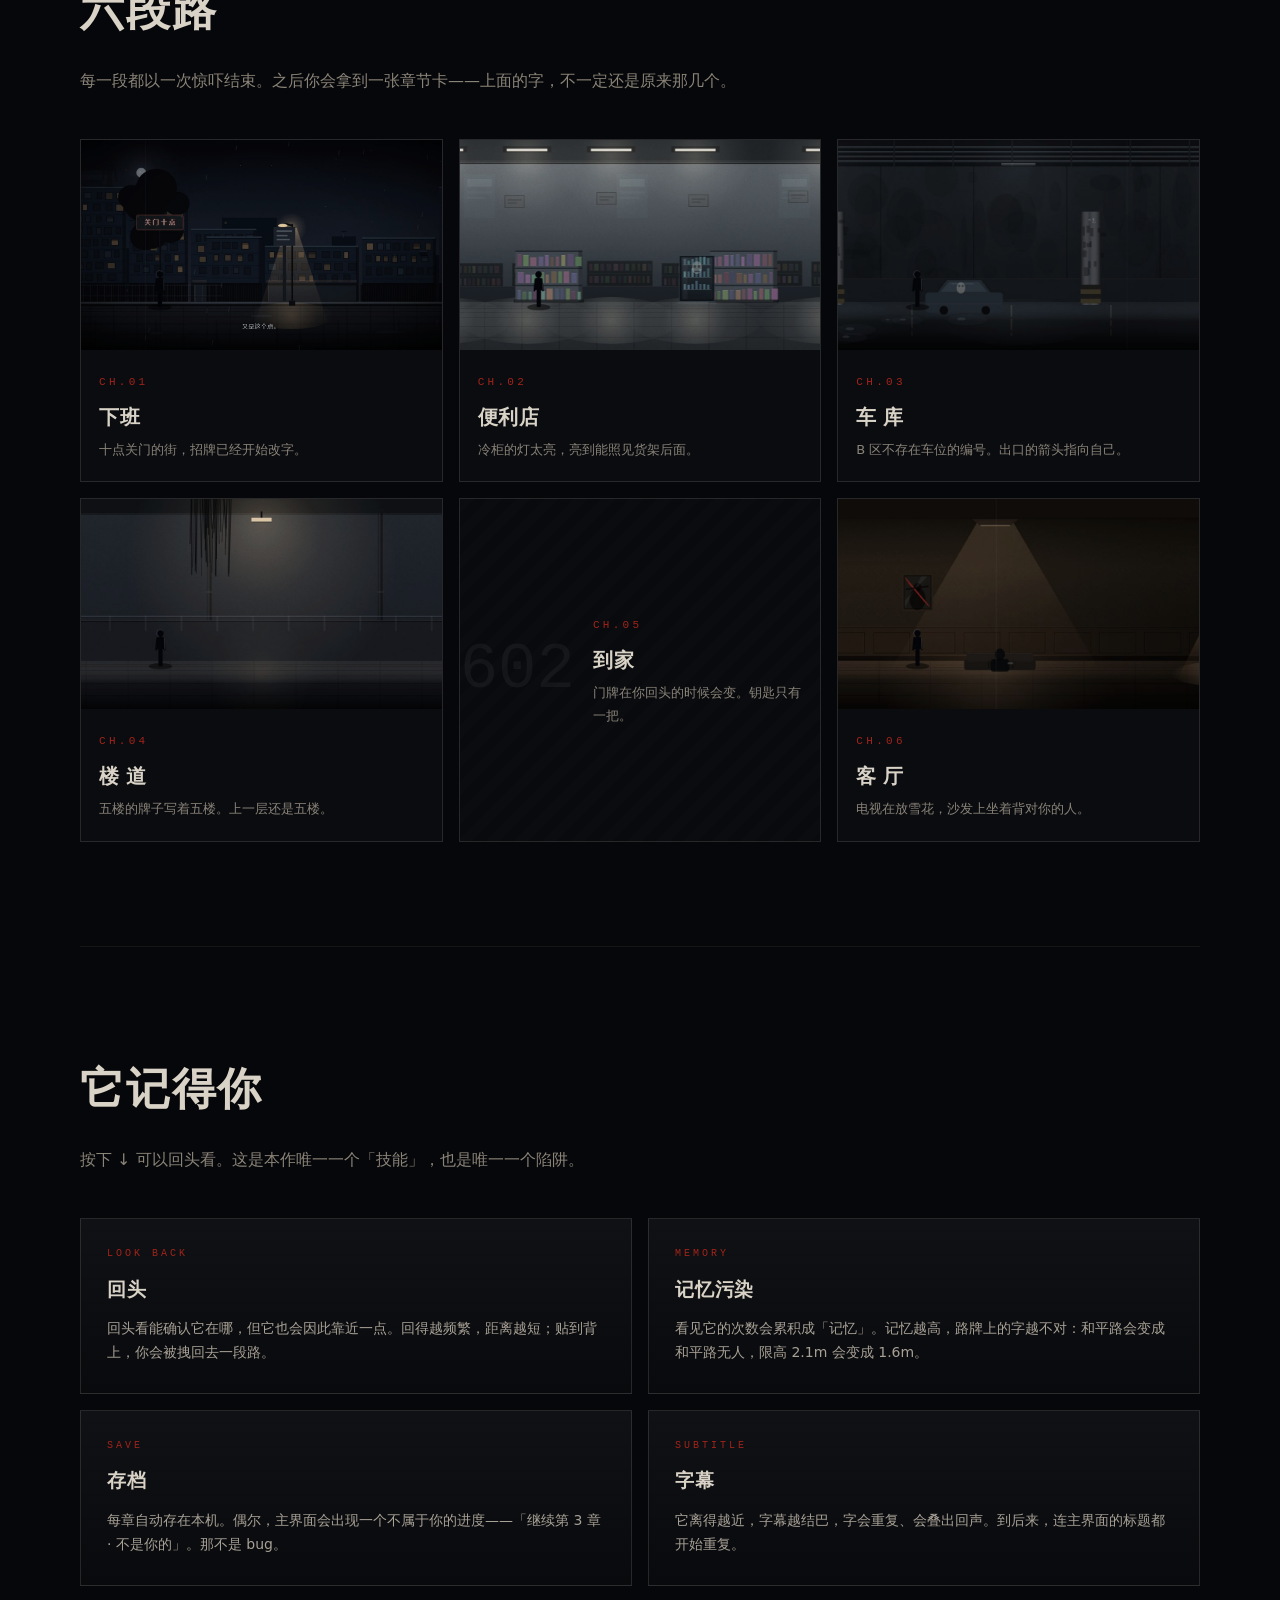
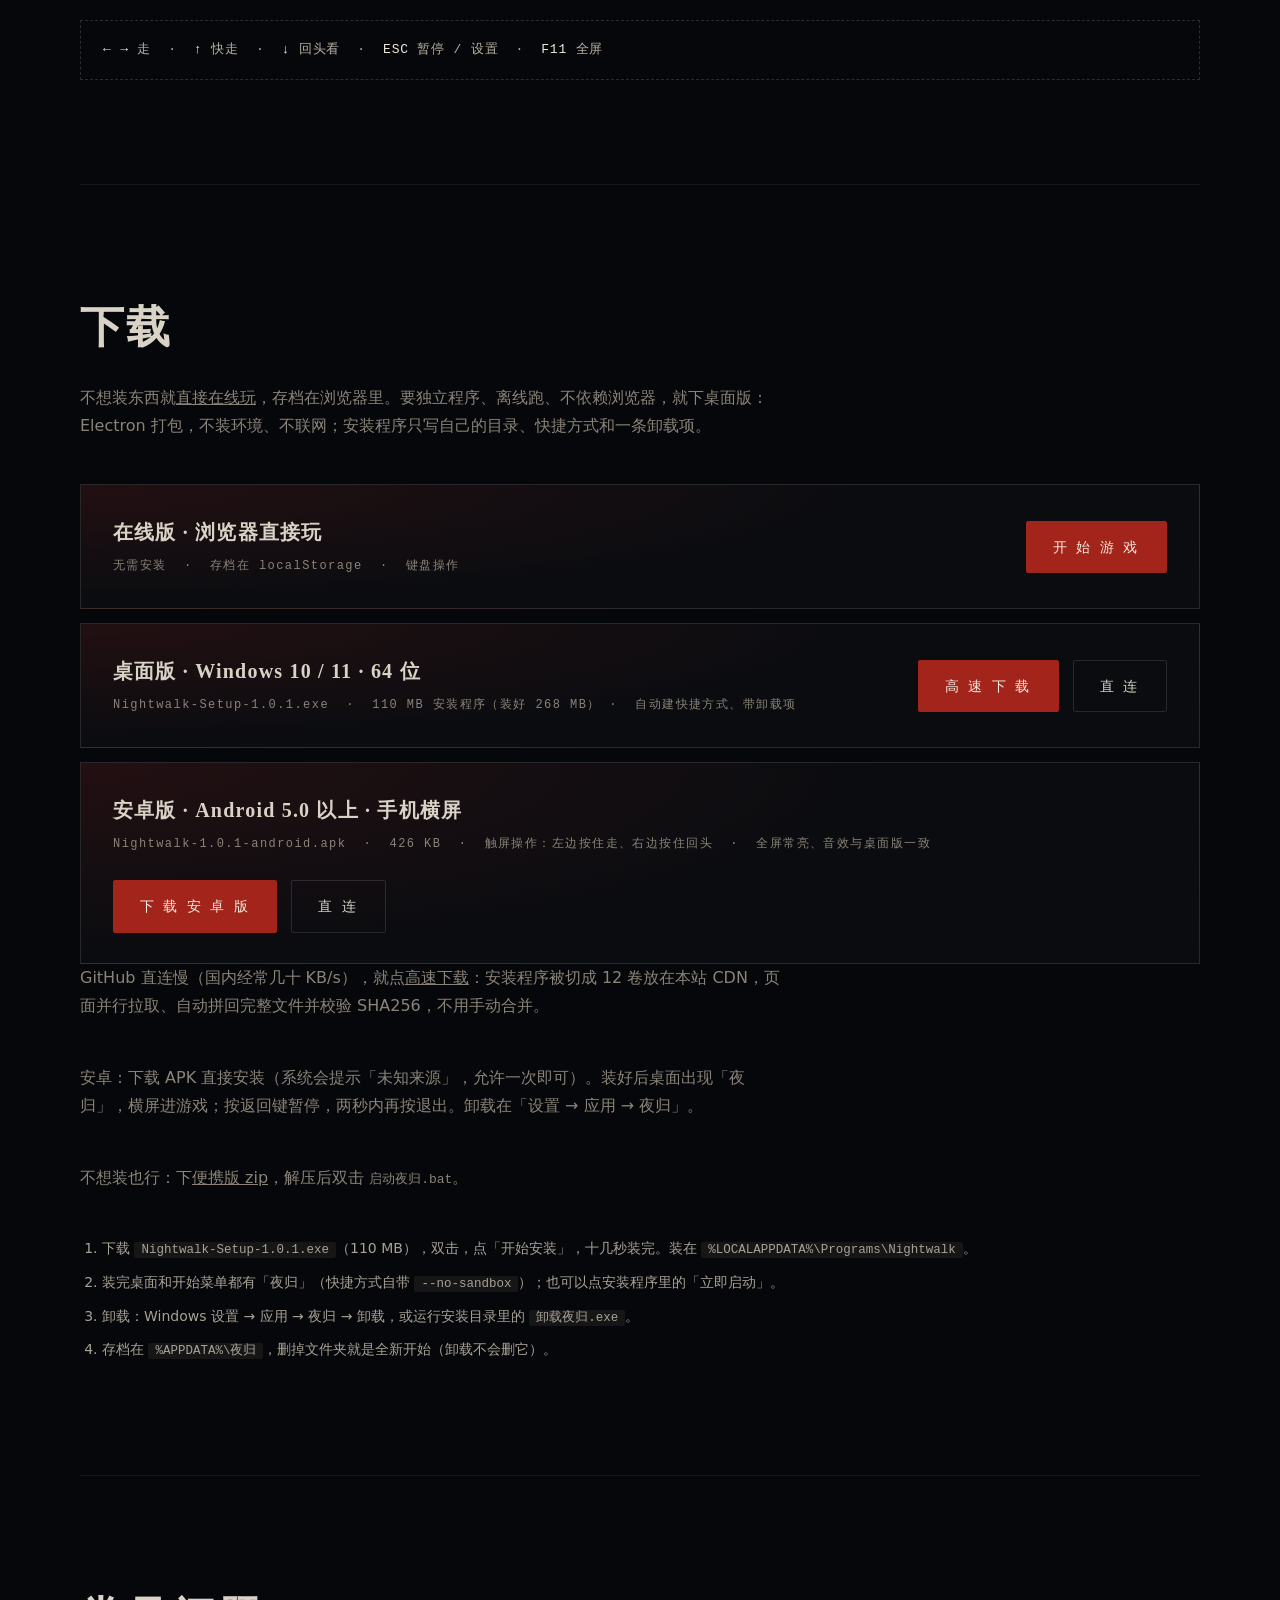
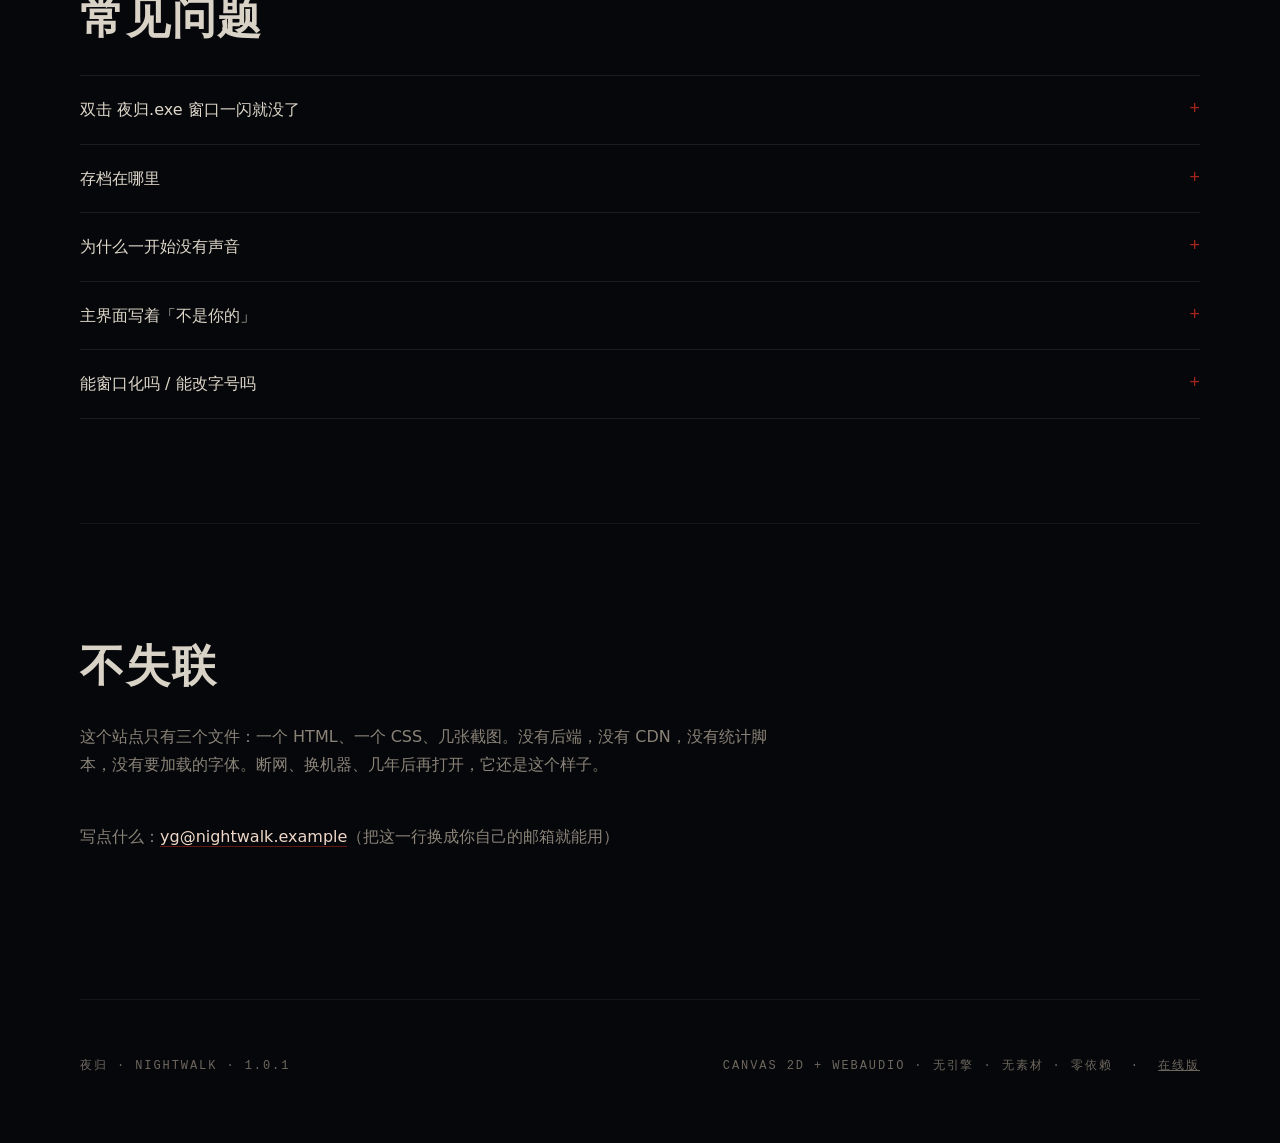
==== commit d965f230: "Android 1.0.1: 修复启动闪退（d8 漏打包 MainActivity$1 内部类），真机 86-120 FPS" ====
--- a/index.html
+++ b/index.html
@@ -105,11 +105,11 @@
     <div class='dl' style='margin-top:14px'>
       <div>
         <strong>安卓版 · Android 5.0 以上 · 手机横屏</strong>
-        <span>Nightwalk-1.0.0-android.apk &nbsp;·&nbsp; 426 KB &nbsp;·&nbsp; 触屏操作：左边按住走、右边按住回头 &nbsp;·&nbsp; 全屏常亮、音效与桌面版一致</span>
+        <span>Nightwalk-1.0.1-android.apk &nbsp;·&nbsp; 426 KB &nbsp;·&nbsp; 触屏操作：左边按住走、右边按住回头 &nbsp;·&nbsp; 全屏常亮、音效与桌面版一致</span>
       </div>
       <div class='cta'>
-        <a class='btn solid' href='apk/Nightwalk-1.0.0-android.apk' download>下 载 安 卓 版</a>
-        <a class='btn ghost' href='https://github.com/MYWsleep/nightwalk/releases/download/v1.0.1/Nightwalk-1.0.0-android.apk' download>直 连</a>
+        <a class='btn solid' href='apk/Nightwalk-1.0.1-android.apk' download>下 载 安 卓 版</a>
+        <a class='btn ghost' href='https://github.com/MYWsleep/nightwalk/releases/download/v1.0.1/Nightwalk-1.0.1-android.apk' download>直 连</a>
       </div>
     </div>
     <p class='sub'>GitHub 直连慢（国内经常几十 KB/s），就点<a href='dl/'>高速下载</a>：安装程序被切成 12 卷放在本站 CDN，页面并行拉取、自动拼回完整文件并校验 SHA256，不用手动合并。</p>
